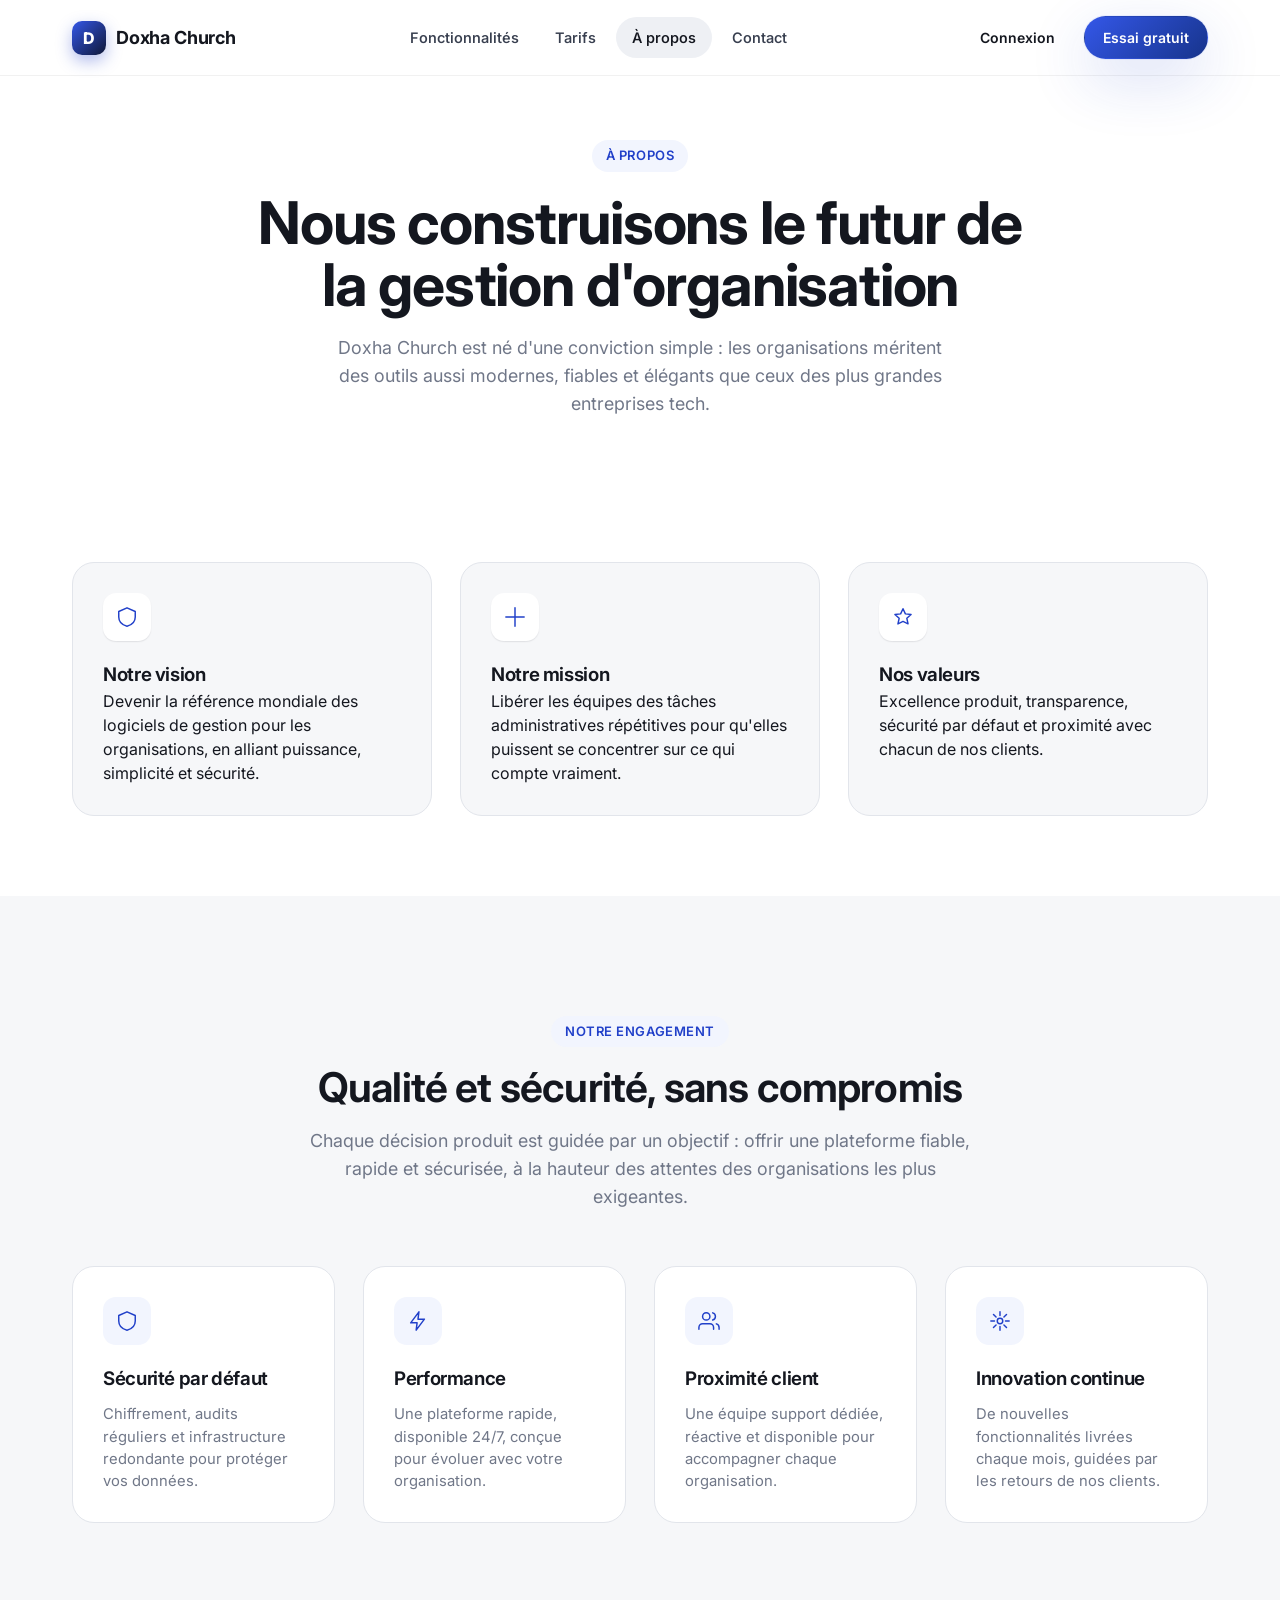
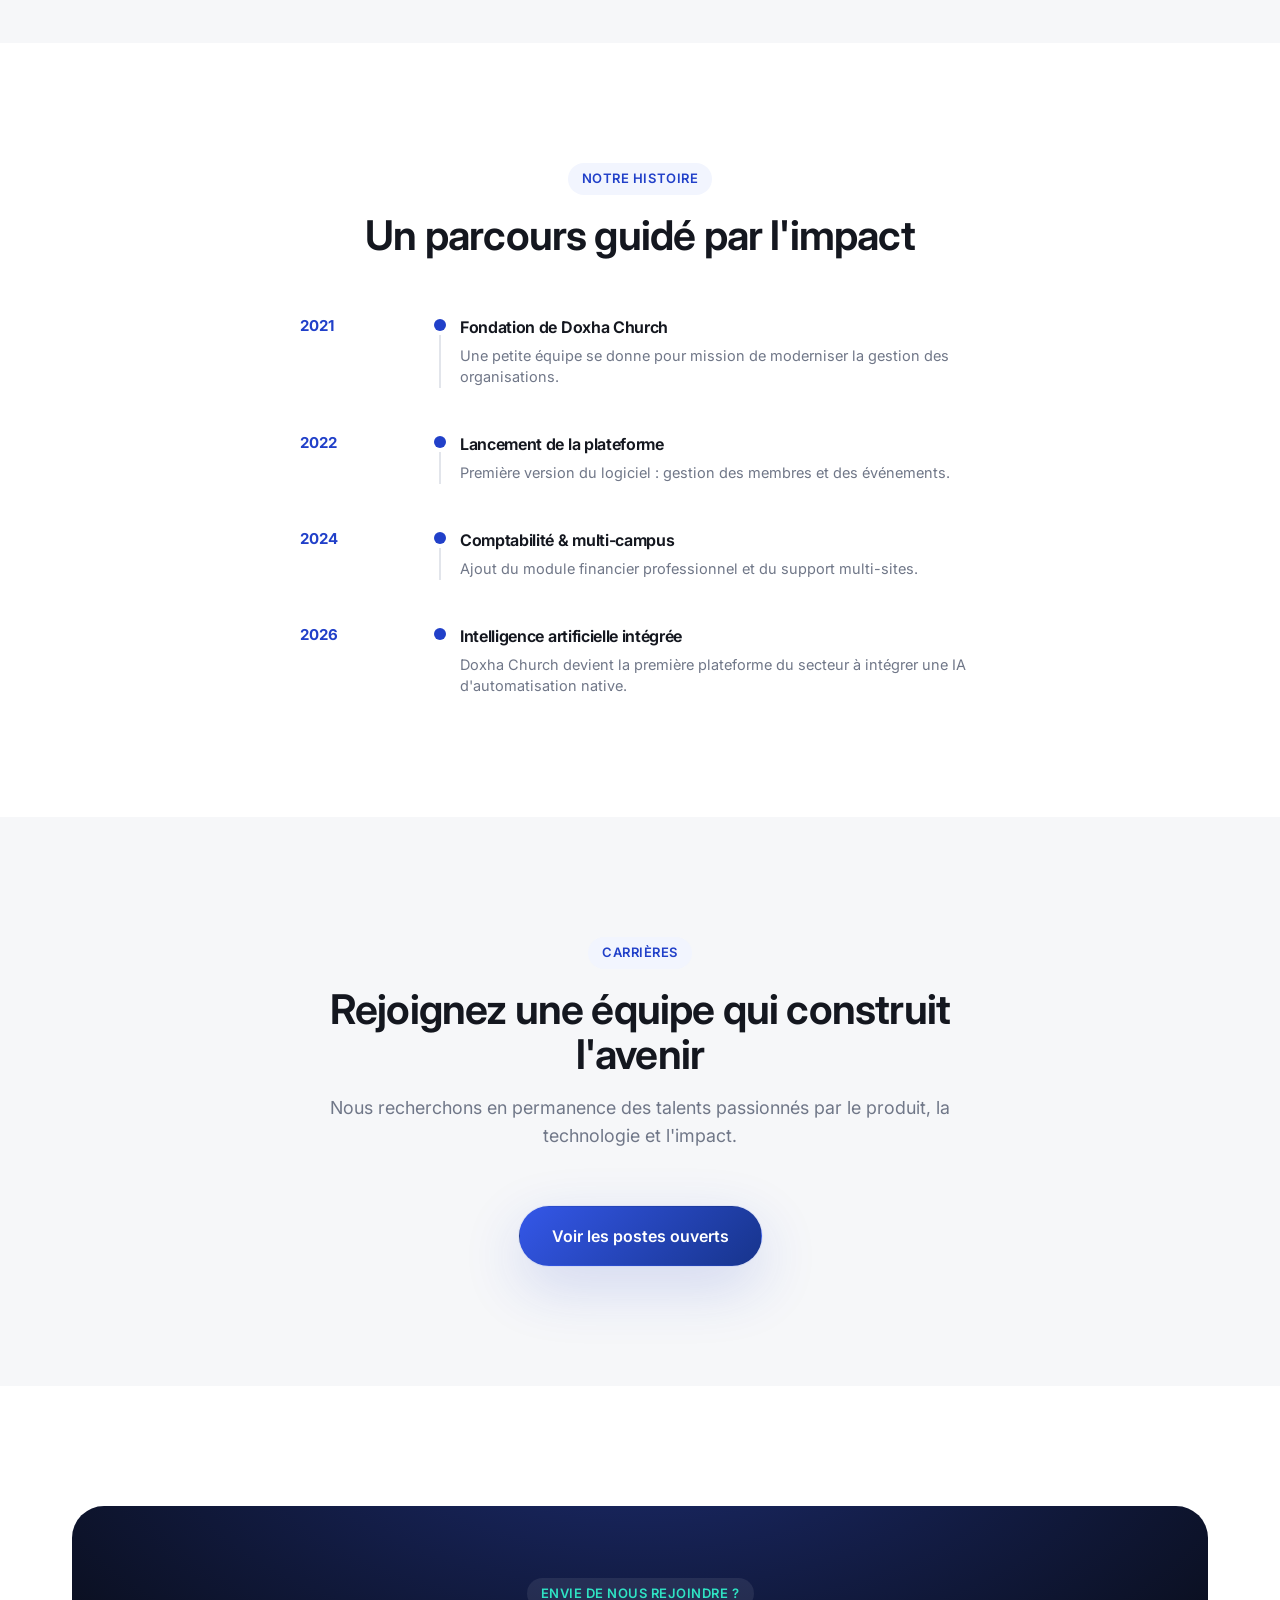
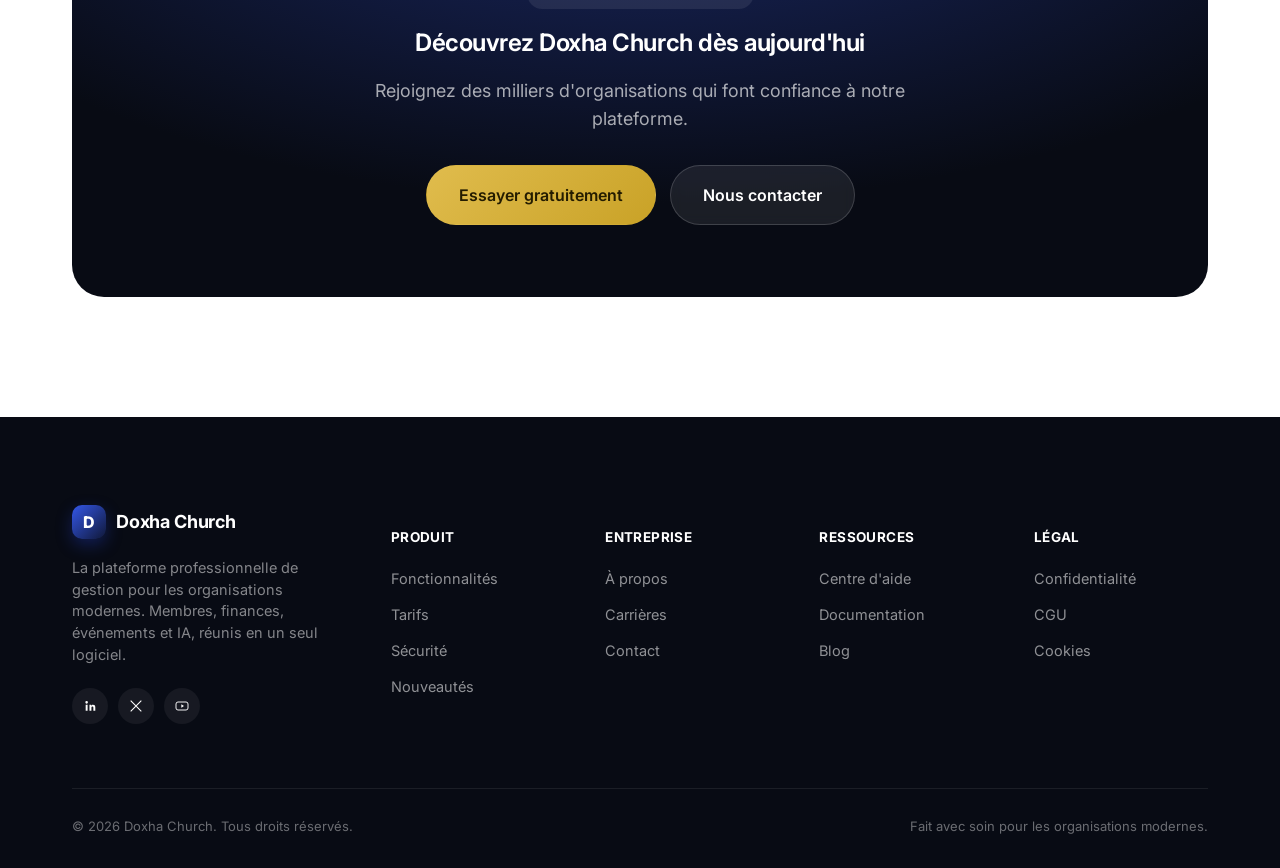
==== a-propos.html @ 9743ae27 "Créer le site vitrine Doxha Church (design premium tech SaaS) Site multi-pages statique (HTML/CSS/JS" ====
<!DOCTYPE html>
<html lang="fr">
<head>
<meta charset="UTF-8">
<meta name="viewport" content="width=device-width, initial-scale=1.0">
<title>À propos — Doxha Church</title>
<meta name="description" content="Doxha Church est une entreprise technologique dédiée à créer le logiciel de gestion le plus moderne et le plus sécurisé pour les organisations.">
<link rel="icon" href="assets/favicon.svg" type="image/svg+xml">
<link rel="preconnect" href="https://fonts.googleapis.com">
<link rel="preconnect" href="https://fonts.gstatic.com" crossorigin>
<link href="https://fonts.googleapis.com/css2?family=Inter:wght@400;500;600;650;700;800&display=swap" rel="stylesheet">
<link rel="stylesheet" href="css/style.css">
</head>
<body>

<nav class="nav">
  <div class="container nav-inner">
    <a href="index.html" class="brand"><span class="brand-mark">D</span>Doxha Church</a>
    <div class="nav-links">
      <a href="fonctionnalites.html">Fonctionnalités</a>
      <a href="tarifs.html">Tarifs</a>
      <a href="a-propos.html" class="active">À propos</a>
      <a href="contact.html">Contact</a>
    </div>
    <div class="nav-actions">
      <a href="connexion.html" class="btn btn-ghost btn-sm">Connexion</a>
      <a href="inscription.html" class="btn btn-primary btn-sm">Essai gratuit</a>
      <button class="nav-toggle" aria-label="Ouvrir le menu" aria-expanded="false">
        <svg width="18" height="14" viewBox="0 0 18 14" fill="none"><path d="M0 1H18M0 7H18M0 13H18" stroke="#14171f" stroke-width="1.6"/></svg>
      </button>
    </div>
  </div>
  <div class="mobile-menu">
    <a href="fonctionnalites.html">Fonctionnalités</a>
    <a href="tarifs.html">Tarifs</a>
    <a href="a-propos.html">À propos</a>
    <a href="contact.html">Contact</a>
    <div class="btn-row">
      <a href="connexion.html" class="btn btn-secondary btn-block">Connexion</a>
      <a href="inscription.html" class="btn btn-primary btn-block">Essai gratuit</a>
    </div>
  </div>
</nav>

<header class="page-hero">
  <div class="container">
    <span class="eyebrow reveal in-view">À propos</span>
    <h1 class="h1 reveal in-view">Nous construisons le futur de la gestion d'organisation</h1>
    <p class="lede reveal in-view">Doxha Church est né d'une conviction simple : les organisations méritent des outils aussi modernes, fiables et élégants que ceux des plus grandes entreprises tech.</p>
  </div>
</header>

<section class="section-pad-sm">
  <div class="container">
    <div class="grid grid-3">
      <div class="value-card reveal">
        <div class="feature-icon"><svg width="22" height="22" viewBox="0 0 24 24" fill="none"><path d="M12 2 3 6v6c0 5 3.8 8.7 9 10 5.2-1.3 9-5 9-10V6l-9-4Z" stroke="currentColor" stroke-width="1.6" stroke-linejoin="round"/></svg></div>
        <h3>Notre vision</h3>
        <p>Devenir la référence mondiale des logiciels de gestion pour les organisations, en alliant puissance, simplicité et sécurité.</p>
      </div>
      <div class="value-card reveal">
        <div class="feature-icon"><svg width="22" height="22" viewBox="0 0 24 24" fill="none"><path d="M12 2v20M2 12h20" stroke="currentColor" stroke-width="1.6" stroke-linecap="round"/></svg></div>
        <h3>Notre mission</h3>
        <p>Libérer les équipes des tâches administratives répétitives pour qu'elles puissent se concentrer sur ce qui compte vraiment.</p>
      </div>
      <div class="value-card reveal">
        <div class="feature-icon"><svg width="22" height="22" viewBox="0 0 24 24" fill="none"><path d="m12 3 2.6 5.6 6.2.6-4.6 4.2 1.3 6.1L12 16.8l-5.5 2.7 1.3-6.1L3.2 9.2l6.2-.6L12 3Z" stroke="currentColor" stroke-width="1.6" stroke-linejoin="round"/></svg></div>
        <h3>Nos valeurs</h3>
        <p>Excellence produit, transparence, sécurité par défaut et proximité avec chacun de nos clients.</p>
      </div>
    </div>
  </div>
</section>

<section class="section-pad bg-alt">
  <div class="container">
    <div class="section-head reveal">
      <span class="eyebrow">Notre engagement</span>
      <h2 class="h2">Qualité et sécurité, sans compromis</h2>
      <p class="lede">Chaque décision produit est guidée par un objectif : offrir une plateforme fiable, rapide et sécurisée, à la hauteur des attentes des organisations les plus exigeantes.</p>
    </div>
    <div class="grid grid-4">
      <div class="feature-card reveal">
        <div class="feature-icon"><svg width="22" height="22" viewBox="0 0 24 24" fill="none"><path d="M12 2 3 6v6c0 5 3.8 8.7 9 10 5.2-1.3 9-5 9-10V6l-9-4Z" stroke="currentColor" stroke-width="1.6" stroke-linejoin="round"/></svg></div>
        <h3>Sécurité par défaut</h3>
        <p>Chiffrement, audits réguliers et infrastructure redondante pour protéger vos données.</p>
      </div>
      <div class="feature-card reveal">
        <div class="feature-icon"><svg width="22" height="22" viewBox="0 0 24 24" fill="none"><path d="M13 2 4 14h7l-1 8 9-12h-7l1-8Z" stroke="currentColor" stroke-width="1.6" stroke-linejoin="round"/></svg></div>
        <h3>Performance</h3>
        <p>Une plateforme rapide, disponible 24/7, conçue pour évoluer avec votre organisation.</p>
      </div>
      <div class="feature-card reveal">
        <div class="feature-icon"><svg width="22" height="22" viewBox="0 0 24 24" fill="none"><path d="M17 21v-2a4 4 0 0 0-4-4H5a4 4 0 0 0-4 4v2M9 11a4 4 0 1 0 0-8 4 4 0 0 0 0 8ZM23 21v-2a4 4 0 0 0-3-3.87M16 3.13a4 4 0 0 1 0 7.75" stroke="currentColor" stroke-width="1.6" stroke-linecap="round"/></svg></div>
        <h3>Proximité client</h3>
        <p>Une équipe support dédiée, réactive et disponible pour accompagner chaque organisation.</p>
      </div>
      <div class="feature-card reveal">
        <div class="feature-icon"><svg width="22" height="22" viewBox="0 0 24 24" fill="none"><path d="M4 4h16v16H4z" opacity="0"/><path d="M12 2v4M12 18v4M4.9 4.9l2.8 2.8M16.3 16.3l2.8 2.8M2 12h4M18 12h4M4.9 19.1l2.8-2.8M16.3 7.7l2.8-2.8" stroke="currentColor" stroke-width="1.6" stroke-linecap="round"/><circle cx="12" cy="12" r="3" stroke="currentColor" stroke-width="1.6"/></svg></div>
        <h3>Innovation continue</h3>
        <p>De nouvelles fonctionnalités livrées chaque mois, guidées par les retours de nos clients.</p>
      </div>
    </div>
  </div>
</section>

<section class="section-pad">
  <div class="container">
    <div class="section-head reveal">
      <span class="eyebrow">Notre histoire</span>
      <h2 class="h2">Un parcours guidé par l'impact</h2>
    </div>
    <div class="timeline reveal" style="max-width:680px; margin:0 auto;">
      <div class="timeline-item">
        <div class="t-year">2021</div>
        <div class="t-line"><div class="t-dot"></div><div class="t-bar"></div></div>
        <div class="t-content"><h4>Fondation de Doxha Church</h4><p>Une petite équipe se donne pour mission de moderniser la gestion des organisations.</p></div>
      </div>
      <div class="timeline-item">
        <div class="t-year">2022</div>
        <div class="t-line"><div class="t-dot"></div><div class="t-bar"></div></div>
        <div class="t-content"><h4>Lancement de la plateforme</h4><p>Première version du logiciel : gestion des membres et des événements.</p></div>
      </div>
      <div class="timeline-item">
        <div class="t-year">2024</div>
        <div class="t-line"><div class="t-dot"></div><div class="t-bar"></div></div>
        <div class="t-content"><h4>Comptabilité & multi-campus</h4><p>Ajout du module financier professionnel et du support multi-sites.</p></div>
      </div>
      <div class="timeline-item">
        <div class="t-year">2026</div>
        <div class="t-line"><div class="t-dot"></div></div>
        <div class="t-content"><h4>Intelligence artificielle intégrée</h4><p>Doxha Church devient la première plateforme du secteur à intégrer une IA d'automatisation native.</p></div>
      </div>
    </div>
  </div>
</section>

<section class="section-pad bg-alt" id="carrieres">
  <div class="container">
    <div class="section-head reveal">
      <span class="eyebrow">Carrières</span>
      <h2 class="h2">Rejoignez une équipe qui construit l'avenir</h2>
      <p class="lede">Nous recherchons en permanence des talents passionnés par le produit, la technologie et l'impact.</p>
    </div>
    <div class="text-center reveal">
      <a href="contact.html" class="btn btn-primary btn-lg">Voir les postes ouverts</a>
    </div>
  </div>
</section>

<section class="section-pad">
  <div class="container">
    <div class="cta-banner reveal">
      <span class="eyebrow" style="background:rgba(255,255,255,0.08); color:var(--teal-400);">Envie de nous rejoindre ?</span>
      <h2 class="mt-16">Découvrez Doxha Church dès aujourd'hui</h2>
      <p class="lede">Rejoignez des milliers d'organisations qui font confiance à notre plateforme.</p>
      <div class="btn-row">
        <a href="inscription.html" class="btn btn-gold btn-lg">Essayer gratuitement</a>
        <a href="contact.html" class="btn btn-on-dark btn-lg">Nous contacter</a>
      </div>
    </div>
  </div>
</section>

<footer class="footer">
  <div class="container">
    <div class="footer-top">
      <div class="footer-about">
        <a href="index.html" class="brand"><span class="brand-mark">D</span>Doxha Church</a>
        <p>La plateforme professionnelle de gestion pour les organisations modernes. Membres, finances, événements et IA, réunis en un seul logiciel.</p>
        <div class="social-icons">
          <a href="#" aria-label="LinkedIn"><svg width="16" height="16" viewBox="0 0 24 24" fill="none"><path d="M6.94 8.5a1.94 1.94 0 1 0 0-3.88 1.94 1.94 0 0 0 0 3.88ZM5.5 10.25h2.9V19h-2.9v-8.75ZM10.9 10.25h2.78v1.2h.04c.39-.72 1.33-1.48 2.75-1.48 2.94 0 3.48 1.9 3.48 4.36V19h-2.9v-4.13c0-.98-.02-2.24-1.36-2.24-1.37 0-1.58 1.06-1.58 2.17V19h-2.9v-8.75Z" fill="white"/></svg></a>
          <a href="#" aria-label="X / Twitter"><svg width="16" height="16" viewBox="0 0 24 24" fill="none"><path d="M4 4l16 16M20 4 4 20" stroke="white" stroke-width="1.6"/></svg></a>
          <a href="#" aria-label="YouTube"><svg width="16" height="16" viewBox="0 0 24 24" fill="none"><rect x="3" y="6" width="18" height="12" rx="3" stroke="white" stroke-width="1.4"/><path d="M11 9.5v5l4-2.5-4-2.5Z" fill="white"/></svg></a>
        </div>
      </div>
      <div class="footer-col">
        <h5>Produit</h5>
        <ul>
          <li><a href="fonctionnalites.html">Fonctionnalités</a></li>
          <li><a href="tarifs.html">Tarifs</a></li>
          <li><a href="fonctionnalites.html#securite">Sécurité</a></li>
          <li><a href="index.html">Nouveautés</a></li>
        </ul>
      </div>
      <div class="footer-col">
        <h5>Entreprise</h5>
        <ul>
          <li><a href="a-propos.html">À propos</a></li>
          <li><a href="a-propos.html#carrieres">Carrières</a></li>
          <li><a href="contact.html">Contact</a></li>
        </ul>
      </div>
      <div class="footer-col">
        <h5>Ressources</h5>
        <ul>
          <li><a href="contact.html">Centre d'aide</a></li>
          <li><a href="#">Documentation</a></li>
          <li><a href="#">Blog</a></li>
        </ul>
      </div>
      <div class="footer-col">
        <h5>Légal</h5>
        <ul>
          <li><a href="#">Confidentialité</a></li>
          <li><a href="#">CGU</a></li>
          <li><a href="#">Cookies</a></li>
        </ul>
      </div>
    </div>
    <div class="footer-bottom">
      <span>© 2026 Doxha Church. Tous droits réservés.</span>
      <span>Fait avec soin pour les organisations modernes.</span>
    </div>
  </div>
</footer>

<script src="js/main.js"></script>
</body>
</html>
---- css/style.css ----
/* =========================================================
   Doxha Church — Design System
   Style: premium / corporate tech (Apple, Stripe, Notion, Sage)
   ========================================================= */

:root {
  /* Neutrals */
  --white: #ffffff;
  --gray-25: #fbfbfd;
  --gray-50: #f6f7f9;
  --gray-100: #eef0f4;
  --gray-200: #e2e5eb;
  --gray-300: #cbd0da;
  --gray-400: #9aa1b1;
  --gray-500: #707788;
  --gray-600: #545c6e;
  --gray-700: #383f4f;
  --gray-800: #232838;
  --gray-900: #14171f;

  /* Brand */
  --navy-900: #080b14;
  --navy-800: #0d1120;
  --navy-700: #131a2e;
  --blue-700: #17348c;
  --blue-600: #2140c9;
  --blue-500: #3457e8;
  --blue-400: #5c7cf2;
  --blue-100: #e9edfd;
  --blue-50: #f2f5fe;
  --gold-500: #c9a227;
  --gold-400: #e0bc4d;
  --teal-400: #2fe3c4;

  /* Semantic */
  --bg: var(--white);
  --bg-alt: var(--gray-50);
  --bg-dark: var(--navy-900);
  --text: var(--gray-900);
  --text-muted: var(--gray-500);
  --text-inverse: var(--white);
  --border: var(--gray-200);
  --accent: var(--blue-600);
  --accent-soft: var(--blue-50);

  /* Radii */
  --r-sm: 8px;
  --r-md: 14px;
  --r-lg: 22px;
  --r-xl: 32px;
  --r-pill: 999px;

  /* Shadows */
  --shadow-sm: 0 1px 2px rgba(10, 14, 26, 0.06), 0 1px 1px rgba(10, 14, 26, 0.04);
  --shadow-md: 0 8px 24px rgba(10, 14, 26, 0.08), 0 2px 6px rgba(10, 14, 26, 0.04);
  --shadow-lg: 0 24px 64px rgba(10, 14, 26, 0.14), 0 8px 20px rgba(10, 14, 26, 0.06);
  --shadow-glow: 0 0 0 1px rgba(52, 87, 232, 0.08), 0 20px 60px rgba(33, 64, 201, 0.18);

  /* Type */
  --font: 'Inter', -apple-system, BlinkMacSystemFont, 'SF Pro Display', 'Segoe UI', Roboto, Helvetica, Arial, sans-serif;

  /* Layout */
  --container: 1200px;
  --nav-h: 76px;
}

/* ---------- Reset ---------- */
*, *::before, *::after { box-sizing: border-box; }
html { scroll-behavior: smooth; }
body {
  margin: 0;
  font-family: var(--font);
  color: var(--text);
  background: var(--bg);
  -webkit-font-smoothing: antialiased;
  -moz-osx-font-smoothing: grayscale;
  line-height: 1.5;
}
img, svg { display: block; max-width: 100%; }
a { color: inherit; text-decoration: none; }
ul { list-style: none; margin: 0; padding: 0; }
button { font-family: inherit; }
h1, h2, h3, h4, p, figure { margin: 0; }

::selection { background: var(--blue-100); color: var(--blue-700); }

/* ---------- Typography ---------- */
h1, h2, h3, h4 { letter-spacing: -0.02em; font-weight: 650; color: var(--text); }
.eyebrow {
  display: inline-flex;
  align-items: center;
  gap: 8px;
  font-size: 13px;
  font-weight: 600;
  letter-spacing: 0.04em;
  text-transform: uppercase;
  color: var(--accent);
  background: var(--accent-soft);
  padding: 6px 14px;
  border-radius: var(--r-pill);
}
.h1 { font-size: clamp(2.4rem, 4.6vw, 4.2rem); line-height: 1.06; font-weight: 700; }
.h2 { font-size: clamp(1.9rem, 3.2vw, 2.7rem); line-height: 1.12; }
.h3 { font-size: clamp(1.3rem, 1.6vw, 1.6rem); line-height: 1.25; }
.lede { font-size: clamp(1.05rem, 1.4vw, 1.25rem); color: var(--text-muted); line-height: 1.55; }
.section-head { max-width: 680px; margin: 0 auto 56px; text-align: center; }
.section-head.left { margin-left: 0; text-align: left; }
.section-head .eyebrow { margin-bottom: 18px; }
.section-head h2 { margin-bottom: 16px; }

/* ---------- Layout helpers ---------- */
.container { max-width: var(--container); margin: 0 auto; padding: 0 32px; }
section { position: relative; }
.section-pad { padding: 120px 0; }
.section-pad-sm { padding: 80px 0; }
.bg-alt { background: var(--bg-alt); }
.bg-dark {
  background: radial-gradient(120% 140% at 20% 0%, #101736 0%, var(--navy-900) 55%, #05070d 100%);
  color: var(--text-inverse);
}
.bg-dark .text-muted { color: rgba(255,255,255,0.6); }
.divider { height: 1px; background: var(--border); border: 0; }

.grid { display: grid; gap: 28px; }
.grid-2 { grid-template-columns: repeat(2, 1fr); }
.grid-3 { grid-template-columns: repeat(3, 1fr); }
.grid-4 { grid-template-columns: repeat(4, 1fr); }

/* ---------- Buttons ---------- */
.btn {
  display: inline-flex;
  align-items: center;
  justify-content: center;
  gap: 8px;
  padding: 14px 26px;
  border-radius: var(--r-pill);
  font-weight: 600;
  font-size: 15px;
  border: 1px solid transparent;
  cursor: pointer;
  transition: transform 0.18s ease, box-shadow 0.18s ease, background 0.18s ease, color 0.18s ease, border-color 0.18s ease;
  white-space: nowrap;
}
.btn:active { transform: translateY(1px) scale(0.99); }
.btn-primary {
  background: linear-gradient(135deg, var(--blue-500), var(--blue-700));
  color: var(--white);
  box-shadow: var(--shadow-glow);
}
.btn-primary:hover { box-shadow: 0 26px 70px rgba(33,64,201,0.28); transform: translateY(-1px); }
.btn-secondary {
  background: var(--white);
  color: var(--text);
  border-color: var(--border);
  box-shadow: var(--shadow-sm);
}
.btn-secondary:hover { border-color: var(--gray-400); transform: translateY(-1px); }
.btn-ghost { background: transparent; color: var(--text); }
.btn-ghost:hover { background: var(--gray-100); }
.btn-on-dark { background: rgba(255,255,255,0.08); color: var(--white); border-color: rgba(255,255,255,0.16); backdrop-filter: blur(6px); }
.btn-on-dark:hover { background: rgba(255,255,255,0.14); }
.btn-gold { background: linear-gradient(135deg, var(--gold-400), var(--gold-500)); color: #241c00; }
.btn-lg { padding: 17px 32px; font-size: 16px; }
.btn-block { width: 100%; }
.btn-sm { padding: 10px 18px; font-size: 14px; }

.btn-row { display: flex; gap: 14px; flex-wrap: wrap; align-items: center; }

/* ---------- Nav ---------- */
.nav {
  position: fixed;
  top: 0; left: 0; right: 0;
  z-index: 100;
  height: var(--nav-h);
  display: flex;
  align-items: center;
  background: rgba(255,255,255,0.72);
  backdrop-filter: blur(16px) saturate(160%);
  -webkit-backdrop-filter: blur(16px) saturate(160%);
  border-bottom: 1px solid rgba(20,23,31,0.06);
  transition: background 0.2s ease, border-color 0.2s ease;
}
.nav-inner { display: flex; align-items: center; justify-content: space-between; width: 100%; }
.brand { display: flex; align-items: center; gap: 10px; font-weight: 700; font-size: 18px; letter-spacing: -0.01em; }
.brand-mark {
  width: 34px; height: 34px; border-radius: 10px;
  background: linear-gradient(135deg, var(--blue-500), var(--navy-900) 120%);
  display: flex; align-items: center; justify-content: center;
  color: var(--white); font-weight: 800; font-size: 16px;
  box-shadow: 0 6px 16px rgba(33,64,201,0.35);
}
.nav-links { display: flex; align-items: center; gap: 4px; }
.nav-links a {
  padding: 10px 16px;
  border-radius: var(--r-pill);
  font-size: 14.5px;
  font-weight: 550;
  color: var(--gray-700);
  transition: background 0.15s ease, color 0.15s ease;
}
.nav-links a:hover, .nav-links a.active { background: var(--gray-100); color: var(--text); }
.nav-actions { display: flex; align-items: center; gap: 10px; }
.nav-toggle { display: none; }
.mobile-menu { display: none; }

@media (max-width: 920px) {
  .nav-links { display: none; }
  .nav-toggle {
    display: flex; align-items: center; justify-content: center;
    width: 40px; height: 40px; border-radius: 10px; border: 1px solid var(--border);
    background: var(--white); cursor: pointer;
  }
  .nav-actions .btn-ghost { display: none; }
  .mobile-menu {
    position: fixed; inset: var(--nav-h) 0 0 0; z-index: 99;
    background: var(--white); padding: 24px 24px 40px;
    display: none; flex-direction: column; gap: 6px; overflow-y: auto;
  }
  .mobile-menu.open { display: flex; }
  .mobile-menu a {
    padding: 16px 6px; font-size: 17px; font-weight: 600;
    border-bottom: 1px solid var(--border); color: var(--text);
  }
  .mobile-menu .btn-row { margin-top: 20px; flex-direction: column; }
}

/* ---------- Hero ---------- */
.hero {
  padding: calc(var(--nav-h) + 76px) 0 60px;
  overflow: hidden;
  position: relative;
}
.hero::before {
  content: "";
  position: absolute;
  top: -220px; left: 50%;
  width: 1100px; height: 700px;
  transform: translateX(-50%);
  background:
    radial-gradient(circle at 30% 30%, rgba(52,87,232,0.16), transparent 60%),
    radial-gradient(circle at 70% 20%, rgba(201,162,39,0.12), transparent 55%);
  filter: blur(10px);
  pointer-events: none;
}
.hero-content { text-align: center; max-width: 780px; margin: 0 auto; }
.hero-content .h1 { margin: 22px 0 20px; }
.hero-content .btn-row { justify-content: center; margin-top: 32px; }
.hero-note { margin-top: 20px; font-size: 13.5px; color: var(--text-muted); }

/* ---------- Mockup (product visual, CSS-built) ---------- */
.mockup-stage {
  position: relative;
  margin: 80px auto 0;
  max-width: 980px;
  perspective: 1600px;
}
.mockup-window {
  background: var(--navy-900);
  border-radius: var(--r-xl);
  padding: 14px;
  box-shadow: var(--shadow-lg);
  transform: rotateX(4deg);
  transform-style: preserve-3d;
  border: 1px solid rgba(255,255,255,0.06);
}
.mockup-bar { display: flex; gap: 7px; padding: 6px 10px 16px; }
.mockup-dot { width: 10px; height: 10px; border-radius: 50%; background: rgba(255,255,255,0.14); }
.mockup-screen {
  background: linear-gradient(160deg, #0c1226, #060810);
  border-radius: var(--r-lg);
  padding: 22px;
  display: grid;
  grid-template-columns: 190px 1fr;
  gap: 20px;
  min-height: 420px;
}
.mockup-side { display: flex; flex-direction: column; gap: 8px; }
.mockup-pill { height: 12px; border-radius: 6px; background: rgba(255,255,255,0.08); }
.mockup-pill.short { width: 60%; }
.mockup-pill.active { background: linear-gradient(90deg, var(--blue-500), var(--teal-400)); height: 34px; border-radius: 10px; }
.mockup-main { display: flex; flex-direction: column; gap: 16px; }
.mockup-row { display: grid; grid-template-columns: repeat(3, 1fr); gap: 14px; }
.mockup-card {
  background: rgba(255,255,255,0.045);
  border: 1px solid rgba(255,255,255,0.06);
  border-radius: 14px;
  padding: 16px;
}
.mockup-card .num { font-size: 22px; font-weight: 700; color: var(--white); }
.mockup-card .lbl { font-size: 11.5px; color: rgba(255,255,255,0.45); margin-top: 4px; }
.mockup-chart {
  flex: 1;
  border-radius: 14px;
  background: rgba(255,255,255,0.035);
  border: 1px solid rgba(255,255,255,0.06);
  display: flex; align-items: flex-end; gap: 8px; padding: 20px;
}
.mockup-chart span {
  flex: 1;
  border-radius: 6px 6px 0 0;
  background: linear-gradient(180deg, var(--teal-400), var(--blue-500));
  opacity: 0.85;
}
.float-card {
  position: absolute;
  background: var(--white);
  border-radius: var(--r-md);
  box-shadow: var(--shadow-lg);
  padding: 14px 18px;
  display: flex; align-items: center; gap: 12px;
  font-size: 13.5px;
  font-weight: 600;
  animation: floaty 5s ease-in-out infinite;
}
.float-card .dot-ico {
  width: 34px; height: 34px; border-radius: 10px;
  display: flex; align-items: center; justify-content: center;
  font-size: 16px;
}
.float-card.c1 { top: -6%; left: -6%; animation-delay: 0.2s; }
.float-card.c1 .dot-ico { background: var(--blue-100); }
.float-card.c2 { bottom: -8%; right: -4%; animation-delay: 1s; }
.float-card.c2 .dot-ico { background: #fff3d6; }
@keyframes floaty {
  0%, 100% { transform: translateY(0); }
  50% { transform: translateY(-10px); }
}
@media (max-width: 720px) {
  .mockup-screen { grid-template-columns: 1fr; }
  .mockup-side { display: none; }
  .float-card { display: none; }
}

/* ---------- Logo strip ---------- */
.logo-strip { padding: 48px 0; }
.logo-strip p { text-align: center; font-size: 13px; color: var(--text-muted); letter-spacing: 0.04em; text-transform: uppercase; margin-bottom: 28px; }
.logo-row { display: flex; justify-content: center; align-items: center; gap: 56px; flex-wrap: wrap; opacity: 0.55; }
.logo-row span { font-weight: 700; font-size: 19px; color: var(--gray-500); letter-spacing: -0.02em; }

/* ---------- Feature cards ---------- */
.feature-card {
  background: var(--white);
  border: 1px solid var(--border);
  border-radius: var(--r-lg);
  padding: 30px;
  transition: transform 0.2s ease, box-shadow 0.2s ease, border-color 0.2s ease;
}
.feature-card:hover { transform: translateY(-4px); box-shadow: var(--shadow-md); border-color: transparent; }
.feature-icon {
  width: 48px; height: 48px; border-radius: 13px;
  display: flex; align-items: center; justify-content: center;
  margin-bottom: 20px;
  background: var(--accent-soft);
  color: var(--accent);
}
.feature-card h3 { margin-bottom: 10px; }
.feature-card p { color: var(--text-muted); font-size: 14.8px; }
.feature-card .tag {
  display: inline-block; margin-top: 16px; font-size: 12px; font-weight: 700;
  color: var(--gold-500); letter-spacing: 0.03em; text-transform: uppercase;
}

/* ---------- Big feature rows (Notion-style alternating) ---------- */
.feature-row { display: grid; grid-template-columns: 1fr 1fr; gap: 72px; align-items: center; }
.feature-row.reverse .feature-row-media { order: 2; }
.feature-row-media {
  background: var(--bg-alt);
  border-radius: var(--r-xl);
  padding: 32px;
  min-height: 340px;
  display: flex; align-items: center; justify-content: center;
  position: relative;
  overflow: hidden;
  border: 1px solid var(--border);
}
.feature-row-media .glow {
  position: absolute; width: 260px; height: 260px; border-radius: 50%;
  background: radial-gradient(circle, rgba(52,87,232,0.18), transparent 70%);
  filter: blur(10px);
}
.feature-list { margin-top: 22px; display: flex; flex-direction: column; gap: 14px; }
.feature-list li { display: flex; gap: 12px; align-items: flex-start; font-size: 15px; color: var(--gray-700); }
.feature-list .ico-check {
  flex-shrink: 0; width: 22px; height: 22px; border-radius: 50%;
  background: var(--accent-soft); color: var(--accent);
  display: flex; align-items: center; justify-content: center; margin-top: 1px;
}
@media (max-width: 860px) {
  .feature-row, .feature-row.reverse .feature-row-media { grid-template-columns: 1fr; order: initial; }
  .feature-row { grid-template-columns: 1fr; }
}

/* ---------- Stats ---------- */
.stat-item { text-align: center; }
.stat-item .num { font-size: clamp(2rem, 3.4vw, 3rem); font-weight: 700; letter-spacing: -0.02em; }
.stat-item .lbl { color: var(--text-muted); font-size: 14px; margin-top: 6px; }

/* ---------- Pricing ---------- */
.billing-toggle {
  display: flex; align-items: center; justify-content: center; gap: 14px;
  margin: 0 auto 52px;
}
.switch {
  width: 52px; height: 30px; border-radius: var(--r-pill); background: var(--gray-200);
  position: relative; cursor: pointer; border: none; flex-shrink: 0;
}
.switch::after {
  content: ""; position: absolute; top: 3px; left: 3px; width: 24px; height: 24px; border-radius: 50%;
  background: var(--white); box-shadow: var(--shadow-sm); transition: transform 0.2s ease;
}
.switch.on { background: var(--accent); }
.switch.on::after { transform: translateX(22px); }
.save-badge { font-size: 12px; font-weight: 700; color: var(--gold-500); background: #fdf3da; padding: 4px 10px; border-radius: var(--r-pill); }

.pricing-grid { display: grid; grid-template-columns: repeat(3, 1fr); gap: 24px; align-items: stretch; }
.price-card {
  background: var(--white);
  border: 1px solid var(--border);
  border-radius: var(--r-xl);
  padding: 36px 30px;
  display: flex; flex-direction: column;
  position: relative;
  transition: transform 0.2s ease, box-shadow 0.2s ease;
}
.price-card:hover { transform: translateY(-4px); }
.price-card.featured {
  background: linear-gradient(180deg, var(--navy-800), var(--navy-900));
  color: var(--white);
  border-color: transparent;
  box-shadow: var(--shadow-glow);
}
.price-card.featured .plan-desc, .price-card.featured .price-period { color: rgba(255,255,255,0.62); }
.price-card.featured .feature-list li { color: rgba(255,255,255,0.85); }
.price-card.featured .ico-check { background: rgba(255,255,255,0.1); color: var(--teal-400); }
.badge-pop {
  position: absolute; top: -14px; left: 50%; transform: translateX(-50%);
  background: linear-gradient(135deg, var(--gold-400), var(--gold-500));
  color: #241c00; font-size: 12px; font-weight: 800; letter-spacing: 0.03em;
  padding: 6px 16px; border-radius: var(--r-pill); text-transform: uppercase;
  box-shadow: var(--shadow-md);
}
.plan-name { font-size: 15px; font-weight: 700; text-transform: uppercase; letter-spacing: 0.04em; color: var(--accent); }
.price-card.featured .plan-name { color: var(--teal-400); }
.plan-desc { margin-top: 8px; color: var(--text-muted); font-size: 14.5px; min-height: 42px; }
.price-value { display: flex; align-items: baseline; gap: 6px; margin: 22px 0 4px; }
.price-value .amount { font-size: 42px; font-weight: 700; letter-spacing: -0.02em; }
.price-period { font-size: 14px; color: var(--text-muted); }
.price-card .btn { margin-top: 24px; }
.price-card .feature-list { border-top: 1px solid var(--border); padding-top: 22px; margin-top: 26px; }
.price-card.featured .feature-list { border-color: rgba(255,255,255,0.12); }

.compare-table-wrap { overflow-x: auto; margin-top: 96px; }
.compare-table { width: 100%; border-collapse: collapse; min-width: 720px; }
.compare-table th, .compare-table td { padding: 16px 20px; text-align: center; border-bottom: 1px solid var(--border); font-size: 14.5px; }
.compare-table th:first-child, .compare-table td:first-child { text-align: left; color: var(--gray-700); font-weight: 500; }
.compare-table thead th { font-weight: 700; font-size: 15px; padding-bottom: 20px; }
.compare-table .yes { color: var(--accent); font-weight: 700; }
.compare-table .no { color: var(--gray-300); }

/* ---------- FAQ ---------- */
.faq-item { border-bottom: 1px solid var(--border); }
.faq-q {
  width: 100%; text-align: left; background: none; border: none; cursor: pointer;
  padding: 24px 0; display: flex; align-items: center; justify-content: space-between;
  font-size: 16.5px; font-weight: 600; color: var(--text);
}
.faq-q .plus { font-size: 20px; color: var(--accent); transition: transform 0.2s ease; flex-shrink: 0; margin-left: 20px; }
.faq-item.open .faq-q .plus { transform: rotate(45deg); }
.faq-a { max-height: 0; overflow: hidden; transition: max-height 0.25s ease; }
.faq-item.open .faq-a { max-height: 240px; }
.faq-a p { padding: 0 0 24px; color: var(--text-muted); font-size: 15px; max-width: 760px; }

/* ---------- CTA banner ---------- */
.cta-banner {
  border-radius: var(--r-xl);
  padding: 72px 56px;
  text-align: center;
  position: relative;
  overflow: hidden;
  background: radial-gradient(120% 160% at 50% -20%, #1b2a6b 0%, var(--navy-900) 60%);
  color: var(--white);
}
.cta-banner h2 { color: var(--white); }
.cta-banner .lede { color: rgba(255,255,255,0.65); max-width: 560px; margin: 16px auto 0; }
.cta-banner .btn-row { justify-content: center; margin-top: 32px; }

/* ---------- Cards: values / team ---------- */
.value-card {
  padding: 30px; border-radius: var(--r-lg); background: var(--bg-alt); border: 1px solid var(--border);
}
.value-card .feature-icon { background: var(--white); box-shadow: var(--shadow-sm); }

.team-card { text-align: center; }
.team-avatar {
  width: 96px; height: 96px; border-radius: 50%; margin: 0 auto 16px;
  background: linear-gradient(135deg, var(--blue-400), var(--navy-800));
  display: flex; align-items: center; justify-content: center;
  color: var(--white); font-weight: 700; font-size: 26px;
}
.team-card h4 { font-size: 16px; margin-bottom: 3px; }
.team-card .role { color: var(--text-muted); font-size: 13.5px; }

/* ---------- Timeline ---------- */
.timeline { display: flex; flex-direction: column; gap: 0; }
.timeline-item { display: grid; grid-template-columns: 120px 24px 1fr; gap: 8px; padding-bottom: 44px; position: relative; }
.timeline-item:last-child { padding-bottom: 0; }
.timeline-item .t-year { font-weight: 700; color: var(--accent); font-size: 15px; }
.timeline-item .t-line { display: flex; flex-direction: column; align-items: center; }
.timeline-item .t-dot { width: 12px; height: 12px; border-radius: 50%; background: var(--accent); margin-top: 4px; flex-shrink: 0; }
.timeline-item .t-bar { flex: 1; width: 2px; background: var(--border); margin-top: 4px; }
.timeline-item:last-child .t-bar { display: none; }
.timeline-item .t-content h4 { margin-bottom: 6px; }
.timeline-item .t-content p { color: var(--text-muted); font-size: 14.5px; }

/* ---------- Contact ---------- */
.contact-grid { display: grid; grid-template-columns: 1.1fr 0.9fr; gap: 60px; }
.contact-info-card {
  display: flex; gap: 16px; padding: 22px; border-radius: var(--r-md);
  background: var(--bg-alt); border: 1px solid var(--border); margin-bottom: 16px;
}
.contact-info-card h4 { margin-bottom: 4px; }
.contact-info-card p, .contact-info-card a { color: var(--text-muted); font-size: 14.5px; }
.contact-info-card a:hover { color: var(--accent); }

.form-field { margin-bottom: 20px; }
.form-field label { display: block; font-size: 13.5px; font-weight: 600; margin-bottom: 8px; color: var(--gray-700); }
.form-field input, .form-field textarea, .form-field select {
  width: 100%; padding: 13px 16px; border-radius: var(--r-sm); border: 1px solid var(--border);
  font-family: inherit; font-size: 14.5px; background: var(--white); color: var(--text);
  transition: border-color 0.15s ease, box-shadow 0.15s ease;
}
.form-field input:focus, .form-field textarea:focus, .form-field select:focus {
  outline: none; border-color: var(--accent); box-shadow: 0 0 0 4px var(--blue-100);
}
.form-field textarea { resize: vertical; min-height: 130px; }
.form-row-2 { display: grid; grid-template-columns: 1fr 1fr; gap: 16px; }
.form-card { background: var(--white); border: 1px solid var(--border); border-radius: var(--r-xl); padding: 40px; box-shadow: var(--shadow-md); }

/* ---------- Auth pages ---------- */
.auth-wrap {
  min-height: 100vh;
  display: grid;
  grid-template-columns: 1fr 1fr;
}
.auth-panel {
  display: flex; align-items: center; justify-content: center;
  padding: 60px 40px;
}
.auth-card { width: 100%; max-width: 400px; }
.auth-card .brand { margin-bottom: 40px; }
.auth-card h1 { font-size: 28px; margin-bottom: 8px; }
.auth-card .lede { font-size: 15px; margin-bottom: 32px; }
.auth-side {
  position: relative;
  background: radial-gradient(120% 140% at 30% 10%, #16204a 0%, var(--navy-900) 60%, #05070d 100%);
  display: flex; align-items: center; justify-content: center; padding: 60px;
  color: var(--white); overflow: hidden;
}
.auth-side blockquote { font-size: 22px; font-weight: 600; line-height: 1.4; max-width: 440px; letter-spacing: -0.01em; }
.auth-side .quote-by { margin-top: 24px; font-size: 14px; color: rgba(255,255,255,0.6); }
.auth-divider { display: flex; align-items: center; gap: 14px; margin: 26px 0; color: var(--text-muted); font-size: 13px; }
.auth-divider::before, .auth-divider::after { content: ""; flex: 1; height: 1px; background: var(--border); }
.social-btn {
  display: flex; align-items: center; justify-content: center; gap: 10px; width: 100%;
  padding: 12px; border-radius: var(--r-sm); border: 1px solid var(--border); background: var(--white);
  font-weight: 600; font-size: 14px; cursor: pointer; margin-bottom: 10px;
}
.social-btn:hover { background: var(--gray-50); }
.form-foot { margin-top: 24px; text-align: center; font-size: 14px; color: var(--text-muted); }
.form-foot a { color: var(--accent); font-weight: 600; }
.check-row { display: flex; align-items: center; gap: 10px; font-size: 13.5px; color: var(--text-muted); margin: 4px 0 24px; }
@media (max-width: 900px) {
  .auth-wrap { grid-template-columns: 1fr; }
  .auth-side { display: none; }
}

/* ---------- Footer ---------- */
.footer { background: var(--navy-900); color: rgba(255,255,255,0.7); padding: 88px 0 32px; }
.footer-top { display: grid; grid-template-columns: 1.6fr repeat(4, 1fr); gap: 40px; padding-bottom: 64px; }
.footer .brand { color: var(--white); }
.footer-about p { margin: 18px 0 22px; font-size: 14.5px; color: rgba(255,255,255,0.5); max-width: 280px; }
.footer-col h5 { color: var(--white); font-size: 13.5px; letter-spacing: 0.03em; text-transform: uppercase; margin-bottom: 18px; }
.footer-col ul { display: flex; flex-direction: column; gap: 12px; }
.footer-col a { font-size: 14.5px; color: rgba(255,255,255,0.55); transition: color 0.15s ease; }
.footer-col a:hover { color: var(--white); }
.footer-bottom {
  display: flex; align-items: center; justify-content: space-between; flex-wrap: wrap; gap: 16px;
  padding-top: 28px; border-top: 1px solid rgba(255,255,255,0.08);
  font-size: 13px; color: rgba(255,255,255,0.4);
}
.social-icons { display: flex; gap: 10px; }
.social-icons a {
  width: 36px; height: 36px; border-radius: 50%; background: rgba(255,255,255,0.06);
  display: flex; align-items: center; justify-content: center; transition: background 0.15s ease;
}
.social-icons a:hover { background: rgba(255,255,255,0.14); }
@media (max-width: 900px) {
  .footer-top { grid-template-columns: repeat(2, 1fr); }
}

/* ---------- Reveal animation ---------- */
.reveal { opacity: 0; transform: translateY(24px); transition: opacity 0.6s ease, transform 0.6s ease; }
.reveal.in-view { opacity: 1; transform: translateY(0); }

/* ---------- Misc ---------- */
.text-center { text-align: center; }
.mt-8 { margin-top: 8px; } .mt-16 { margin-top: 16px; } .mt-24 { margin-top: 24px; } .mt-40 { margin-top: 40px; } .mt-56 { margin-top: 56px; }
.pill-badge {
  display: inline-flex; align-items: center; gap: 8px; padding: 8px 16px; border-radius: var(--r-pill);
  background: var(--white); border: 1px solid var(--border); box-shadow: var(--shadow-sm);
  font-size: 13px; font-weight: 600;
}
.page-hero { padding: calc(var(--nav-h) + 64px) 0 64px; text-align: center; }
.page-hero .h1 { max-width: 780px; margin: 20px auto 0; }
.page-hero .lede { max-width: 620px; margin: 18px auto 0; }

@media (max-width: 980px) {
  .grid-3, .pricing-grid { grid-template-columns: 1fr; }
  .grid-4 { grid-template-columns: repeat(2, 1fr); }
  .grid-2 { grid-template-columns: 1fr; }
  .compare-table-wrap { display: none; }
  .contact-grid { grid-template-columns: 1fr; }
}
@media (max-width: 640px) {
  .container { padding: 0 20px; }
  .section-pad { padding: 80px 0; }
  .grid-4 { grid-template-columns: 1fr; }
  .form-row-2 { grid-template-columns: 1fr; }
  .cta-banner { padding: 48px 24px; }
}
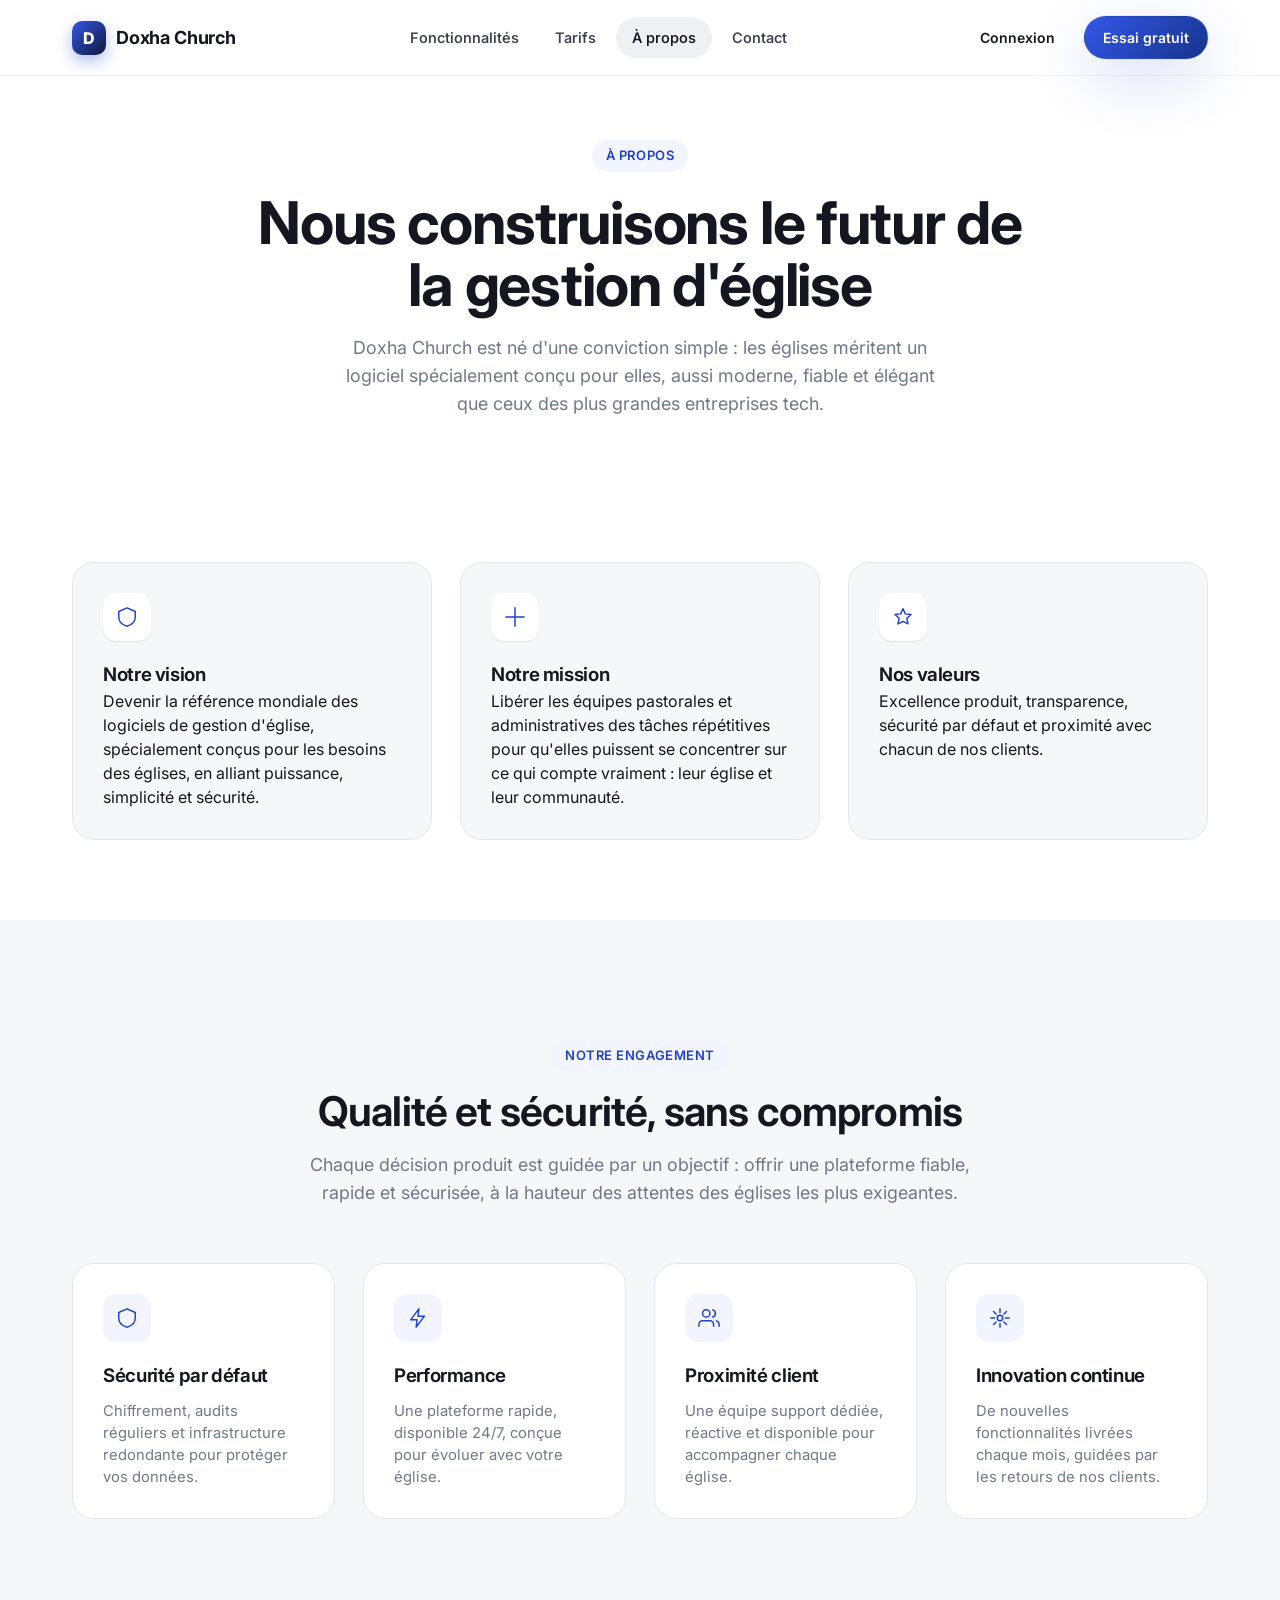
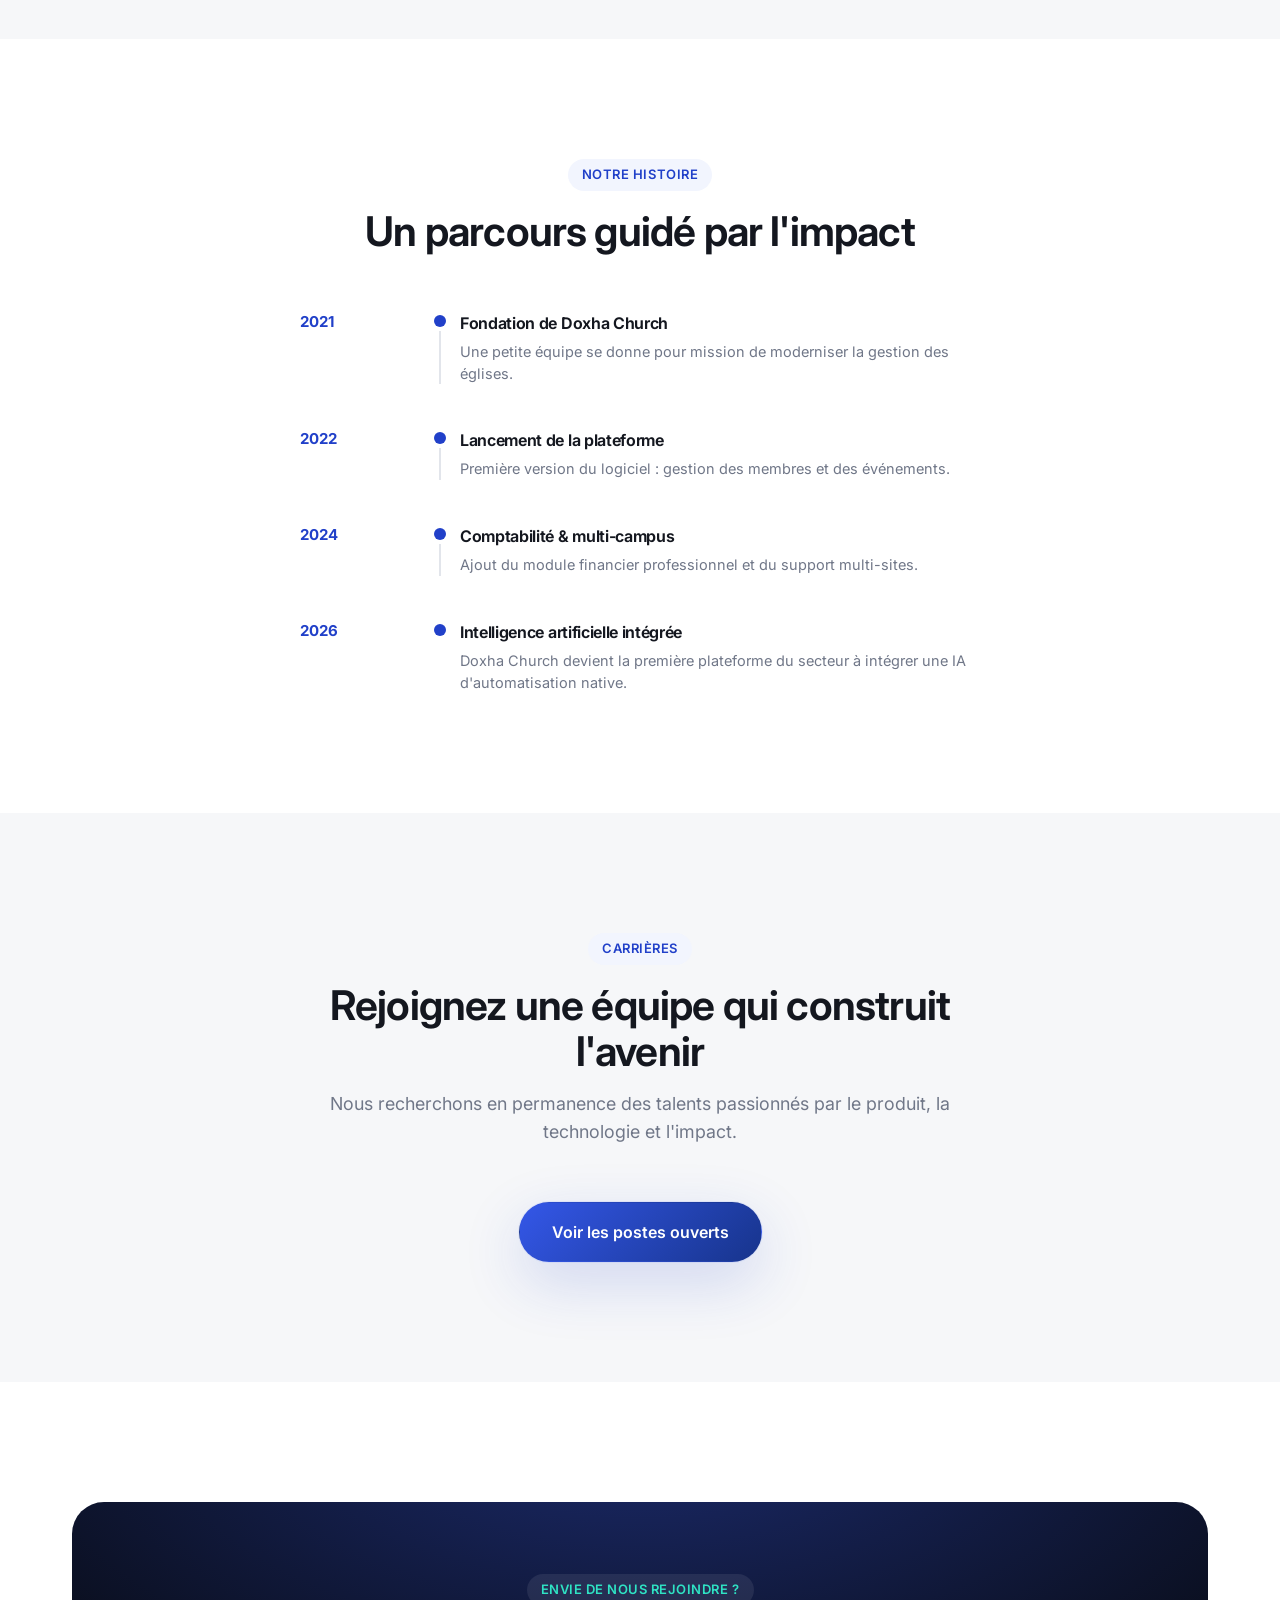
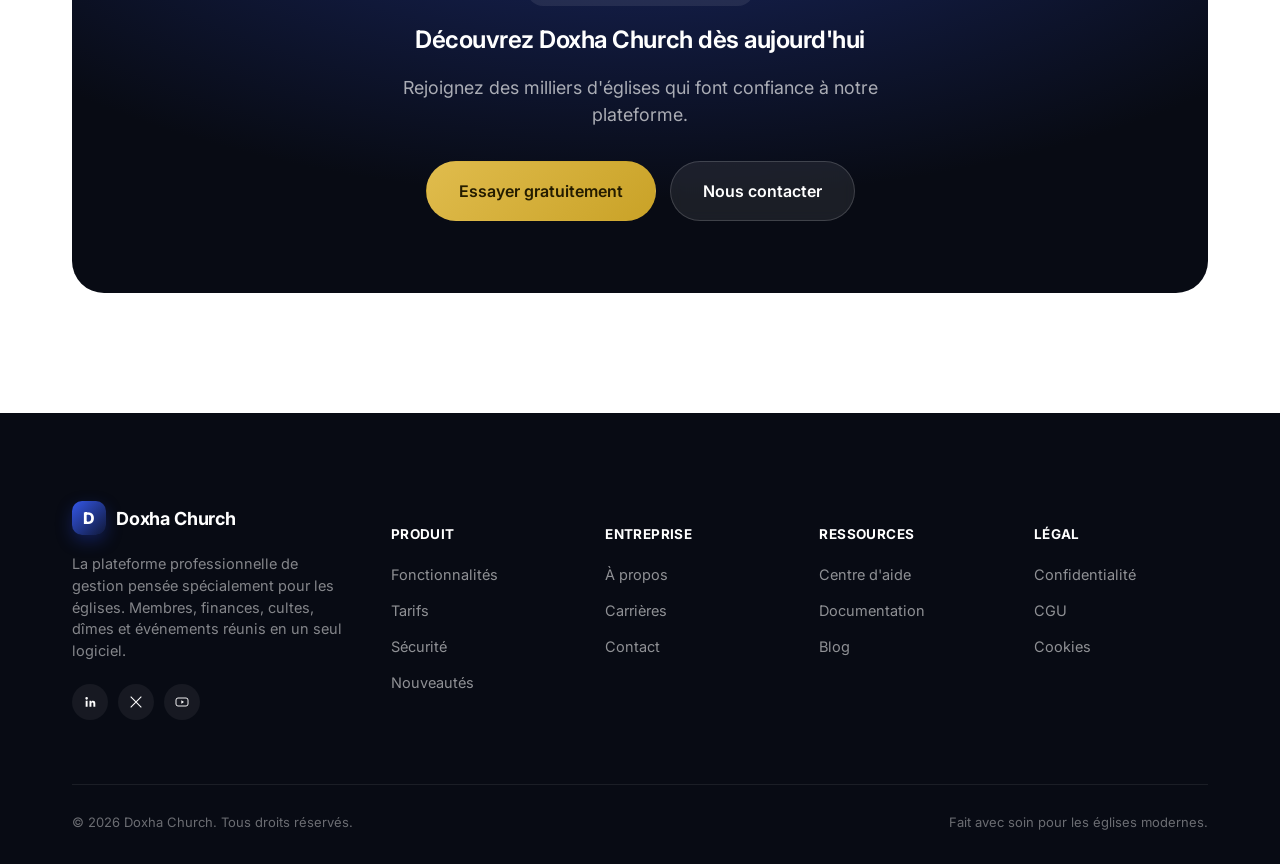
==== commit 1748da8c: "Positionner le site clairement comme logiciel de gestion d'église Remplace les mentions génériques "" ====
--- a/a-propos.html
+++ b/a-propos.html
@@ -4,7 +4,7 @@
 <meta charset="UTF-8">
 <meta name="viewport" content="width=device-width, initial-scale=1.0">
 <title>À propos — Doxha Church</title>
-<meta name="description" content="Doxha Church est une entreprise technologique dédiée à créer le logiciel de gestion le plus moderne et le plus sécurisé pour les organisations.">
+<meta name="description" content="Doxha Church est une entreprise technologique dédiée à créer le logiciel de gestion d'église le plus moderne et le plus sécurisé, spécialement conçu pour les besoins des églises.">
 <link rel="icon" href="assets/favicon.svg" type="image/svg+xml">
 <link rel="preconnect" href="https://fonts.googleapis.com">
 <link rel="preconnect" href="https://fonts.gstatic.com" crossorigin>
@@ -45,8 +45,8 @@
 <header class="page-hero">
   <div class="container">
     <span class="eyebrow reveal in-view">À propos</span>
-    <h1 class="h1 reveal in-view">Nous construisons le futur de la gestion d'organisation</h1>
-    <p class="lede reveal in-view">Doxha Church est né d'une conviction simple : les organisations méritent des outils aussi modernes, fiables et élégants que ceux des plus grandes entreprises tech.</p>
+    <h1 class="h1 reveal in-view">Nous construisons le futur de la gestion d'église</h1>
+    <p class="lede reveal in-view">Doxha Church est né d'une conviction simple : les églises méritent un logiciel spécialement conçu pour elles, aussi moderne, fiable et élégant que ceux des plus grandes entreprises tech.</p>
   </div>
 </header>
 
@@ -56,12 +56,12 @@
       <div class="value-card reveal">
         <div class="feature-icon"><svg width="22" height="22" viewBox="0 0 24 24" fill="none"><path d="M12 2 3 6v6c0 5 3.8 8.7 9 10 5.2-1.3 9-5 9-10V6l-9-4Z" stroke="currentColor" stroke-width="1.6" stroke-linejoin="round"/></svg></div>
         <h3>Notre vision</h3>
-        <p>Devenir la référence mondiale des logiciels de gestion pour les organisations, en alliant puissance, simplicité et sécurité.</p>
+        <p>Devenir la référence mondiale des logiciels de gestion d'église, spécialement conçus pour les besoins des églises, en alliant puissance, simplicité et sécurité.</p>
       </div>
       <div class="value-card reveal">
         <div class="feature-icon"><svg width="22" height="22" viewBox="0 0 24 24" fill="none"><path d="M12 2v20M2 12h20" stroke="currentColor" stroke-width="1.6" stroke-linecap="round"/></svg></div>
         <h3>Notre mission</h3>
-        <p>Libérer les équipes des tâches administratives répétitives pour qu'elles puissent se concentrer sur ce qui compte vraiment.</p>
+        <p>Libérer les équipes pastorales et administratives des tâches répétitives pour qu'elles puissent se concentrer sur ce qui compte vraiment : leur église et leur communauté.</p>
       </div>
       <div class="value-card reveal">
         <div class="feature-icon"><svg width="22" height="22" viewBox="0 0 24 24" fill="none"><path d="m12 3 2.6 5.6 6.2.6-4.6 4.2 1.3 6.1L12 16.8l-5.5 2.7 1.3-6.1L3.2 9.2l6.2-.6L12 3Z" stroke="currentColor" stroke-width="1.6" stroke-linejoin="round"/></svg></div>
@@ -77,7 +77,7 @@
     <div class="section-head reveal">
       <span class="eyebrow">Notre engagement</span>
       <h2 class="h2">Qualité et sécurité, sans compromis</h2>
-      <p class="lede">Chaque décision produit est guidée par un objectif : offrir une plateforme fiable, rapide et sécurisée, à la hauteur des attentes des organisations les plus exigeantes.</p>
+      <p class="lede">Chaque décision produit est guidée par un objectif : offrir une plateforme fiable, rapide et sécurisée, à la hauteur des attentes des églises les plus exigeantes.</p>
     </div>
     <div class="grid grid-4">
       <div class="feature-card reveal">
@@ -88,12 +88,12 @@
       <div class="feature-card reveal">
         <div class="feature-icon"><svg width="22" height="22" viewBox="0 0 24 24" fill="none"><path d="M13 2 4 14h7l-1 8 9-12h-7l1-8Z" stroke="currentColor" stroke-width="1.6" stroke-linejoin="round"/></svg></div>
         <h3>Performance</h3>
-        <p>Une plateforme rapide, disponible 24/7, conçue pour évoluer avec votre organisation.</p>
+        <p>Une plateforme rapide, disponible 24/7, conçue pour évoluer avec votre église.</p>
       </div>
       <div class="feature-card reveal">
         <div class="feature-icon"><svg width="22" height="22" viewBox="0 0 24 24" fill="none"><path d="M17 21v-2a4 4 0 0 0-4-4H5a4 4 0 0 0-4 4v2M9 11a4 4 0 1 0 0-8 4 4 0 0 0 0 8ZM23 21v-2a4 4 0 0 0-3-3.87M16 3.13a4 4 0 0 1 0 7.75" stroke="currentColor" stroke-width="1.6" stroke-linecap="round"/></svg></div>
         <h3>Proximité client</h3>
-        <p>Une équipe support dédiée, réactive et disponible pour accompagner chaque organisation.</p>
+        <p>Une équipe support dédiée, réactive et disponible pour accompagner chaque église.</p>
       </div>
       <div class="feature-card reveal">
         <div class="feature-icon"><svg width="22" height="22" viewBox="0 0 24 24" fill="none"><path d="M4 4h16v16H4z" opacity="0"/><path d="M12 2v4M12 18v4M4.9 4.9l2.8 2.8M16.3 16.3l2.8 2.8M2 12h4M18 12h4M4.9 19.1l2.8-2.8M16.3 7.7l2.8-2.8" stroke="currentColor" stroke-width="1.6" stroke-linecap="round"/><circle cx="12" cy="12" r="3" stroke="currentColor" stroke-width="1.6"/></svg></div>
@@ -114,7 +114,7 @@
       <div class="timeline-item">
         <div class="t-year">2021</div>
         <div class="t-line"><div class="t-dot"></div><div class="t-bar"></div></div>
-        <div class="t-content"><h4>Fondation de Doxha Church</h4><p>Une petite équipe se donne pour mission de moderniser la gestion des organisations.</p></div>
+        <div class="t-content"><h4>Fondation de Doxha Church</h4><p>Une petite équipe se donne pour mission de moderniser la gestion des églises.</p></div>
       </div>
       <div class="timeline-item">
         <div class="t-year">2022</div>
@@ -153,7 +153,7 @@
     <div class="cta-banner reveal">
       <span class="eyebrow" style="background:rgba(255,255,255,0.08); color:var(--teal-400);">Envie de nous rejoindre ?</span>
       <h2 class="mt-16">Découvrez Doxha Church dès aujourd'hui</h2>
-      <p class="lede">Rejoignez des milliers d'organisations qui font confiance à notre plateforme.</p>
+      <p class="lede">Rejoignez des milliers d'églises qui font confiance à notre plateforme.</p>
       <div class="btn-row">
         <a href="inscription.html" class="btn btn-gold btn-lg">Essayer gratuitement</a>
         <a href="contact.html" class="btn btn-on-dark btn-lg">Nous contacter</a>
@@ -167,7 +167,7 @@
     <div class="footer-top">
       <div class="footer-about">
         <a href="index.html" class="brand"><span class="brand-mark">D</span>Doxha Church</a>
-        <p>La plateforme professionnelle de gestion pour les organisations modernes. Membres, finances, événements et IA, réunis en un seul logiciel.</p>
+        <p>La plateforme professionnelle de gestion pensée spécialement pour les églises. Membres, finances, cultes, dîmes et événements réunis en un seul logiciel.</p>
         <div class="social-icons">
           <a href="#" aria-label="LinkedIn"><svg width="16" height="16" viewBox="0 0 24 24" fill="none"><path d="M6.94 8.5a1.94 1.94 0 1 0 0-3.88 1.94 1.94 0 0 0 0 3.88ZM5.5 10.25h2.9V19h-2.9v-8.75ZM10.9 10.25h2.78v1.2h.04c.39-.72 1.33-1.48 2.75-1.48 2.94 0 3.48 1.9 3.48 4.36V19h-2.9v-4.13c0-.98-.02-2.24-1.36-2.24-1.37 0-1.58 1.06-1.58 2.17V19h-2.9v-8.75Z" fill="white"/></svg></a>
           <a href="#" aria-label="X / Twitter"><svg width="16" height="16" viewBox="0 0 24 24" fill="none"><path d="M4 4l16 16M20 4 4 20" stroke="white" stroke-width="1.6"/></svg></a>
@@ -210,7 +210,7 @@
     </div>
     <div class="footer-bottom">
       <span>© 2026 Doxha Church. Tous droits réservés.</span>
-      <span>Fait avec soin pour les organisations modernes.</span>
+      <span>Fait avec soin pour les églises modernes.</span>
     </div>
   </div>
 </footer>
--- a/css/style.css
+++ b/css/style.css
@@ -598,6 +598,101 @@
   .footer-top { grid-template-columns: repeat(2, 1fr); }
 }
 
+/* ---------- Cinematic chapters (Apple-style full-bleed sections) ---------- */
+.chapter {
+  min-height: 88vh;
+  display: flex;
+  align-items: center;
+  padding: 120px 0;
+  position: relative;
+  overflow: hidden;
+}
+.chapter-dark { background: radial-gradient(120% 140% at 50% 0%, #121a3d 0%, var(--navy-900) 55%, #05070d 100%); color: var(--white); }
+.chapter-light { background: var(--white); }
+.chapter-inner { text-align: center; max-width: 920px; margin: 0 auto; position: relative; z-index: 1; }
+.chapter-eyebrow { color: var(--teal-400); }
+.chapter-dark .chapter-eyebrow { background: rgba(255,255,255,0.08); color: var(--teal-400); }
+.chapter-light .chapter-eyebrow { background: var(--accent-soft); color: var(--accent); }
+.chapter-title {
+  font-size: clamp(2.6rem, 6vw, 5.2rem);
+  line-height: 1.02;
+  font-weight: 750;
+  letter-spacing: -0.03em;
+  margin: 22px 0 20px;
+  text-wrap: balance;
+}
+.chapter-dark .chapter-title { color: var(--white); }
+.chapter-sub { font-size: clamp(1.05rem, 1.6vw, 1.35rem); max-width: 620px; margin: 0 auto; color: var(--text-muted); }
+.chapter-dark .chapter-sub { color: rgba(255,255,255,0.62); }
+
+.chapter-specs {
+  display: grid;
+  grid-template-columns: repeat(3, 1fr);
+  gap: 1px;
+  margin-top: 72px;
+  background: rgba(20,23,31,0.08);
+  border-radius: var(--r-lg);
+  overflow: hidden;
+}
+.chapter-dark .chapter-specs { background: rgba(255,255,255,0.08); }
+.chapter-spec {
+  background: var(--bg-alt);
+  padding: 40px 28px;
+  text-align: left;
+}
+.chapter-dark .chapter-spec { background: #0c1126; }
+.chapter-spec .spec-num {
+  font-size: clamp(2rem, 3.4vw, 2.8rem);
+  font-weight: 750;
+  letter-spacing: -0.03em;
+  background: linear-gradient(135deg, var(--blue-400), var(--teal-400));
+  -webkit-background-clip: text;
+  background-clip: text;
+  color: transparent;
+}
+.chapter-spec .spec-lbl { margin-top: 8px; font-size: 14.5px; color: var(--text-muted); }
+.chapter-dark .chapter-spec .spec-lbl { color: rgba(255,255,255,0.55); }
+@media (max-width: 760px) {
+  .chapter-specs { grid-template-columns: 1fr; }
+}
+
+.chapter-badges { display: flex; justify-content: center; gap: 14px; flex-wrap: wrap; margin-top: 56px; }
+.chapter-badge {
+  display: flex; align-items: center; gap: 10px;
+  background: var(--white); border: 1px solid var(--border); box-shadow: var(--shadow-md);
+  padding: 14px 22px; border-radius: var(--r-pill); font-weight: 650; font-size: 14.5px;
+}
+.chapter-badge .ico { width: 26px; height: 26px; border-radius: 50%; background: var(--accent-soft); color: var(--accent); display: flex; align-items: center; justify-content: center; flex-shrink: 0; }
+
+.campus-grid { display: grid; grid-template-columns: repeat(4, 1fr); gap: 16px; margin-top: 64px; max-width: 780px; margin-left: auto; margin-right: auto; }
+.campus-tile {
+  aspect-ratio: 1; border-radius: 16px; background: rgba(255,255,255,0.05); border: 1px solid rgba(255,255,255,0.1);
+  display: flex; align-items: center; justify-content: center; font-weight: 700; font-size: 13px; color: rgba(255,255,255,0.55);
+  transition: background 0.2s ease, color 0.2s ease;
+}
+.campus-tile.live { background: linear-gradient(135deg, var(--blue-500), var(--teal-400)); color: var(--navy-900); border-color: transparent; }
+.chapter-light .campus-tile { background: var(--bg-alt); border-color: var(--border); color: var(--gray-500); }
+@media (max-width: 640px) { .campus-grid { grid-template-columns: repeat(3, 1fr); } }
+
+.chapter-glow { position: absolute; border-radius: 50%; filter: blur(60px); pointer-events: none; z-index: 0; }
+
+/* ---------- Cinematic hero ---------- */
+.hero-cinematic {
+  min-height: 92vh;
+  display: flex;
+  flex-direction: column;
+  justify-content: center;
+  padding-top: calc(var(--nav-h) + 40px);
+  padding-bottom: 40px;
+}
+.hero-scroll-cue {
+  position: absolute; bottom: 28px; left: 50%; transform: translateX(-50%);
+  display: flex; flex-direction: column; align-items: center; gap: 8px;
+  font-size: 12px; color: var(--text-muted); letter-spacing: 0.04em; text-transform: uppercase;
+  animation: bob 2.2s ease-in-out infinite;
+}
+@keyframes bob { 0%,100% { transform: translate(-50%, 0); } 50% { transform: translate(-50%, 8px); } }
+
 /* ---------- Reveal animation ---------- */
 .reveal { opacity: 0; transform: translateY(24px); transition: opacity 0.6s ease, transform 0.6s ease; }
 .reveal.in-view { opacity: 1; transform: translateY(0); }
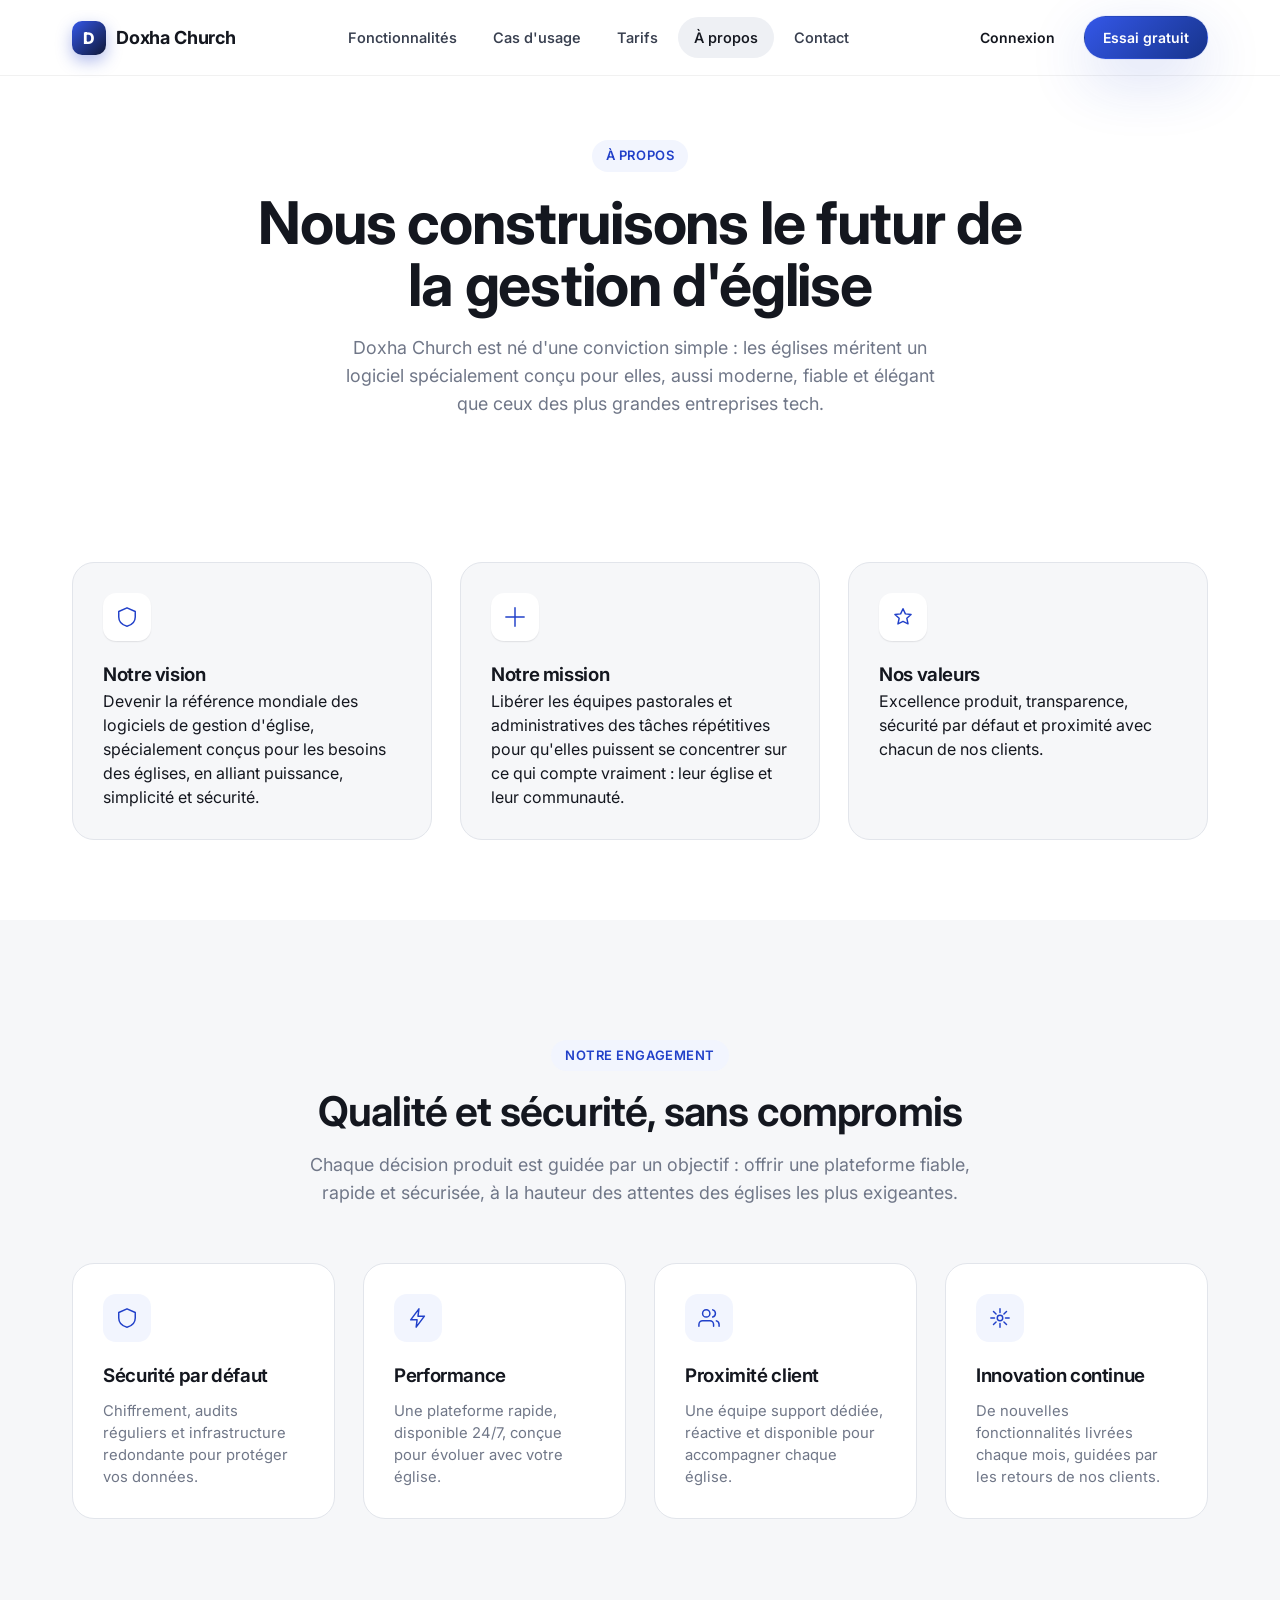
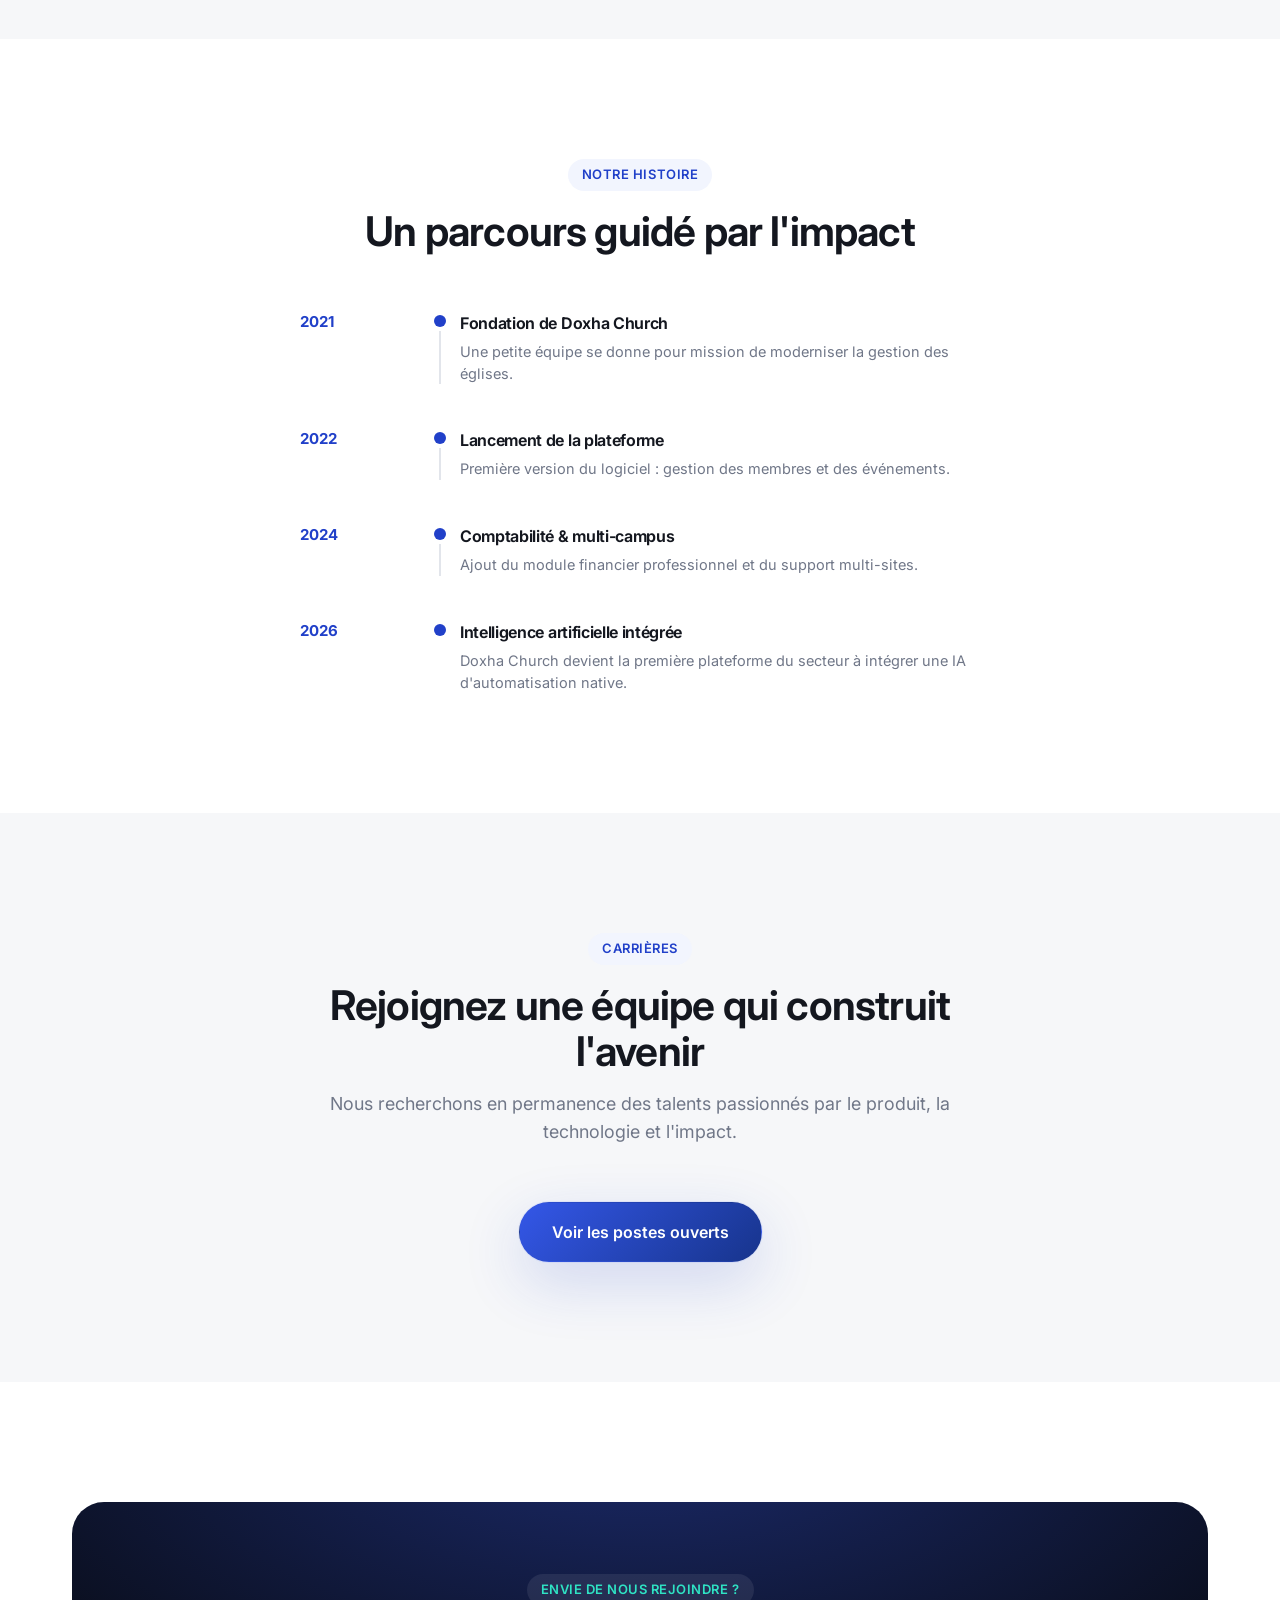
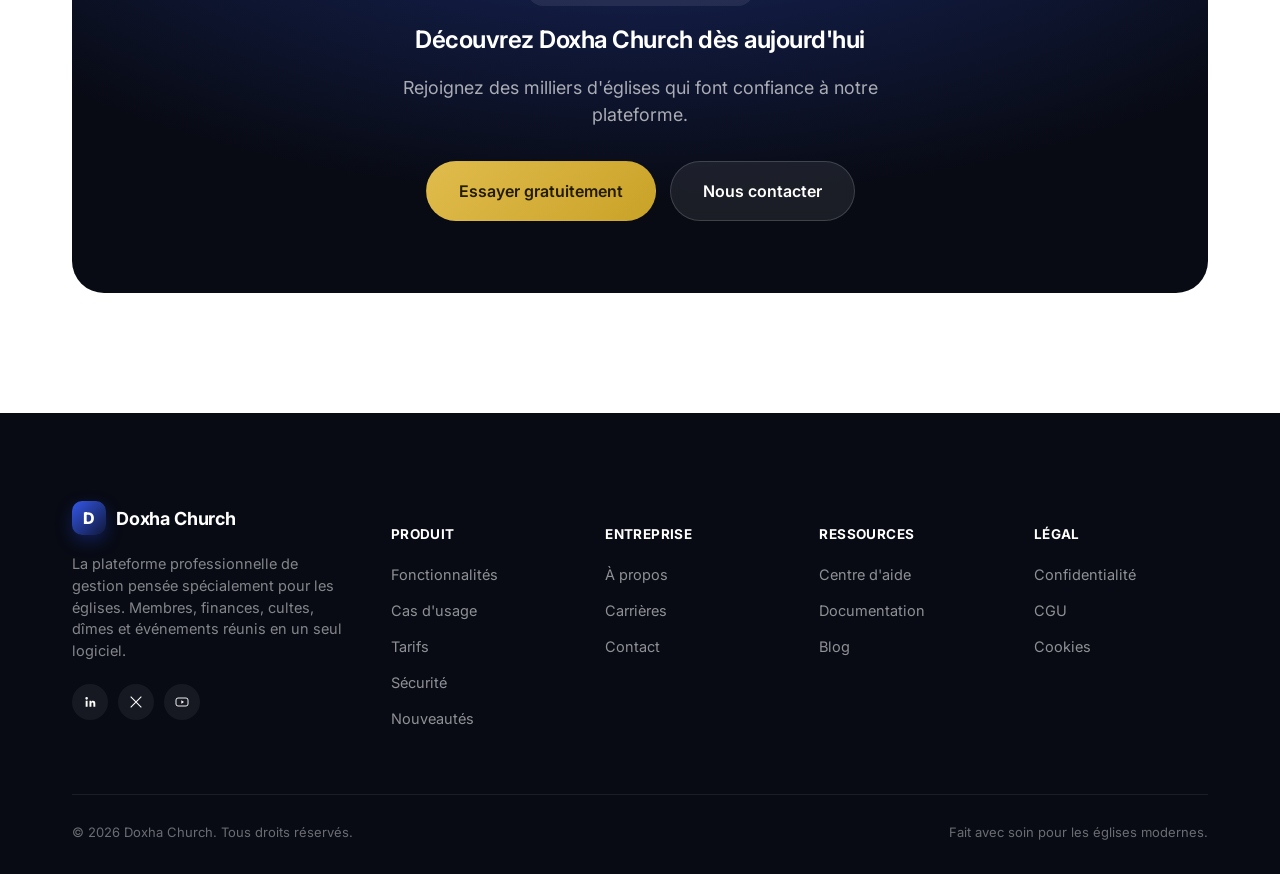
==== commit 13994d30: "Ajouter une page Cas d'usage et une vitrine multi-appareils - Nouvelle page cas-usage.html : 27 cas " ====
--- a/a-propos.html
+++ b/a-propos.html
@@ -18,6 +18,7 @@
     <a href="index.html" class="brand"><span class="brand-mark">D</span>Doxha Church</a>
     <div class="nav-links">
       <a href="fonctionnalites.html">Fonctionnalités</a>
+      <a href="cas-usage.html">Cas d'usage</a>
       <a href="tarifs.html">Tarifs</a>
       <a href="a-propos.html" class="active">À propos</a>
       <a href="contact.html">Contact</a>
@@ -32,6 +33,7 @@
   </div>
   <div class="mobile-menu">
     <a href="fonctionnalites.html">Fonctionnalités</a>
+    <a href="cas-usage.html">Cas d'usage</a>
     <a href="tarifs.html">Tarifs</a>
     <a href="a-propos.html">À propos</a>
     <a href="contact.html">Contact</a>
@@ -178,6 +180,7 @@
         <h5>Produit</h5>
         <ul>
           <li><a href="fonctionnalites.html">Fonctionnalités</a></li>
+          <li><a href="cas-usage.html">Cas d'usage</a></li>
           <li><a href="tarifs.html">Tarifs</a></li>
           <li><a href="fonctionnalites.html#securite">Sécurité</a></li>
           <li><a href="index.html">Nouveautés</a></li>
--- a/css/style.css
+++ b/css/style.css
@@ -119,6 +119,7 @@
   color: var(--text-inverse);
 }
 .bg-dark .text-muted { color: rgba(255,255,255,0.6); }
+.bg-dark h1, .bg-dark h2, .bg-dark h3, .bg-dark h4 { color: var(--white); }
 .divider { height: 1px; background: var(--border); border: 0; }
 
 .grid { display: grid; gap: 28px; }
@@ -242,29 +243,58 @@
   filter: blur(10px);
   pointer-events: none;
 }
-.hero-content { text-align: center; max-width: 780px; margin: 0 auto; }
+.hero-content { text-align: center; max-width: 780px; margin: 0 auto; position: relative; z-index: 1; }
 .hero-content .h1 { margin: 22px 0 20px; }
 .hero-content .btn-row { justify-content: center; margin-top: 32px; }
 .hero-note { margin-top: 20px; font-size: 13.5px; color: var(--text-muted); }
 
+/* ---------- Decorative gradient blobs ---------- */
+.blob-field { position: absolute; inset: 0; overflow: hidden; pointer-events: none; z-index: 0; }
+.blob {
+  position: absolute;
+  border-radius: 50%;
+  filter: blur(70px);
+  opacity: 0.5;
+}
+.blob-blue { background: radial-gradient(circle, rgba(52,87,232,0.55), transparent 70%); }
+.blob-teal { background: radial-gradient(circle, rgba(47,227,196,0.45), transparent 70%); }
+.blob-gold { background: radial-gradient(circle, rgba(201,162,39,0.4), transparent 70%); }
+
 /* ---------- Mockup (product visual, CSS-built) ---------- */
 .mockup-stage {
   position: relative;
   margin: 80px auto 0;
   max-width: 980px;
-  perspective: 1600px;
+  perspective: 1800px;
+  z-index: 1;
 }
 .mockup-window {
   background: var(--navy-900);
   border-radius: var(--r-xl);
   padding: 14px;
-  box-shadow: var(--shadow-lg);
-  transform: rotateX(4deg);
+  box-shadow: 0 40px 100px rgba(10,15,35,0.35), 0 12px 30px rgba(10,15,35,0.22);
+  transform: rotateX(7deg) rotateY(-2deg);
   transform-style: preserve-3d;
-  border: 1px solid rgba(255,255,255,0.06);
-}
-.mockup-bar { display: flex; gap: 7px; padding: 6px 10px 16px; }
+  border: 1px solid rgba(255,255,255,0.08);
+}
+.mockup-bar {
+  display: flex; align-items: center; gap: 12px;
+  padding: 8px 10px 16px;
+}
+.mockup-dots { display: flex; gap: 7px; flex-shrink: 0; }
 .mockup-dot { width: 10px; height: 10px; border-radius: 50%; background: rgba(255,255,255,0.14); }
+.mockup-url {
+  flex: 1;
+  max-width: 260px;
+  margin: 0 auto;
+  background: rgba(255,255,255,0.06);
+  border-radius: var(--r-pill);
+  padding: 5px 14px;
+  font-size: 11.5px;
+  color: rgba(255,255,255,0.4);
+  text-align: center;
+  letter-spacing: 0.01em;
+}
 .mockup-screen {
   background: linear-gradient(160deg, #0c1226, #060810);
   border-radius: var(--r-lg);
@@ -329,6 +359,110 @@
   .mockup-screen { grid-template-columns: 1fr; }
   .mockup-side { display: none; }
   .float-card { display: none; }
+}
+
+/* ---------- Multi-device showcase (desktop / tablet / mobile) ---------- */
+.device-stack {
+  position: relative;
+  max-width: 880px;
+  margin: 0 auto;
+  padding: 40px 0 80px;
+}
+.device-laptop {
+  position: relative;
+  z-index: 1;
+  max-width: 640px;
+  margin: 0 auto;
+  background: var(--navy-900);
+  border-radius: 18px 18px 4px 4px;
+  padding: 10px;
+  box-shadow: 0 40px 90px rgba(10,15,35,0.32);
+  border: 1px solid rgba(255,255,255,0.08);
+}
+.device-laptop::after {
+  content: "";
+  display: block;
+  height: 14px;
+  margin: 0 -10px -10px;
+  background: linear-gradient(180deg, #1a2036, #0a0d18);
+  border-radius: 0 0 8px 8px;
+  position: relative;
+}
+.device-laptop::before {
+  content: "";
+  position: absolute;
+  left: 50%; bottom: -18px; transform: translateX(-50%);
+  width: 26%; height: 6px;
+  background: #05070d;
+  border-radius: 0 0 6px 6px;
+}
+.device-laptop .mockup-screen { min-height: 300px; }
+
+.device-tablet {
+  position: absolute;
+  z-index: 0;
+  top: 6%;
+  left: -2%;
+  width: 220px;
+  background: var(--navy-900);
+  border-radius: 20px;
+  padding: 12px 10px;
+  box-shadow: 0 30px 60px rgba(10,15,35,0.28);
+  border: 1px solid rgba(255,255,255,0.08);
+  transform: rotate(-9deg);
+}
+.device-tablet .d-screen {
+  background: linear-gradient(165deg, #0c1226, #060810);
+  border-radius: 10px;
+  padding: 12px;
+  display: flex; flex-direction: column; gap: 8px;
+  min-height: 280px;
+}
+
+.device-phone {
+  position: absolute;
+  z-index: 2;
+  bottom: -8%;
+  right: -2%;
+  width: 148px;
+  background: var(--navy-900);
+  border-radius: 26px;
+  padding: 10px 8px;
+  box-shadow: 0 30px 70px rgba(10,15,35,0.38);
+  border: 1px solid rgba(255,255,255,0.1);
+  transform: rotate(7deg);
+}
+.device-phone .d-notch {
+  width: 46%; height: 16px; margin: 0 auto 8px;
+  background: #05070d; border-radius: 0 0 12px 12px;
+}
+.device-phone .d-screen {
+  background: linear-gradient(165deg, #0c1226, #060810);
+  border-radius: 16px;
+  padding: 12px 10px;
+  display: flex; flex-direction: column; gap: 8px;
+  min-height: 260px;
+}
+
+.d-screen .d-card {
+  background: rgba(255,255,255,0.05);
+  border: 1px solid rgba(255,255,255,0.07);
+  border-radius: 10px;
+  padding: 10px;
+}
+.d-screen .d-card .num { font-size: 15px; font-weight: 700; color: var(--white); }
+.d-screen .d-card .lbl { font-size: 9.5px; color: rgba(255,255,255,0.45); margin-top: 2px; }
+.d-screen .d-pill { height: 8px; border-radius: 4px; background: rgba(255,255,255,0.08); }
+.d-screen .d-pill.active { background: linear-gradient(90deg, var(--blue-500), var(--teal-400)); height: 22px; border-radius: 7px; }
+.d-screen .d-chart { flex: 1; display: flex; align-items: flex-end; gap: 4px; }
+.d-screen .d-chart span { flex: 1; border-radius: 3px 3px 0 0; background: linear-gradient(180deg, var(--teal-400), var(--blue-500)); opacity: 0.85; }
+
+.device-badges { display: flex; justify-content: center; gap: 12px; flex-wrap: wrap; margin-top: 28px; }
+
+@media (max-width: 760px) {
+  .device-tablet { display: none; }
+  .device-phone { width: 120px; right: 2%; bottom: -6%; }
+  .device-laptop { max-width: 92%; }
 }
 
 /* ---------- Logo strip ---------- */
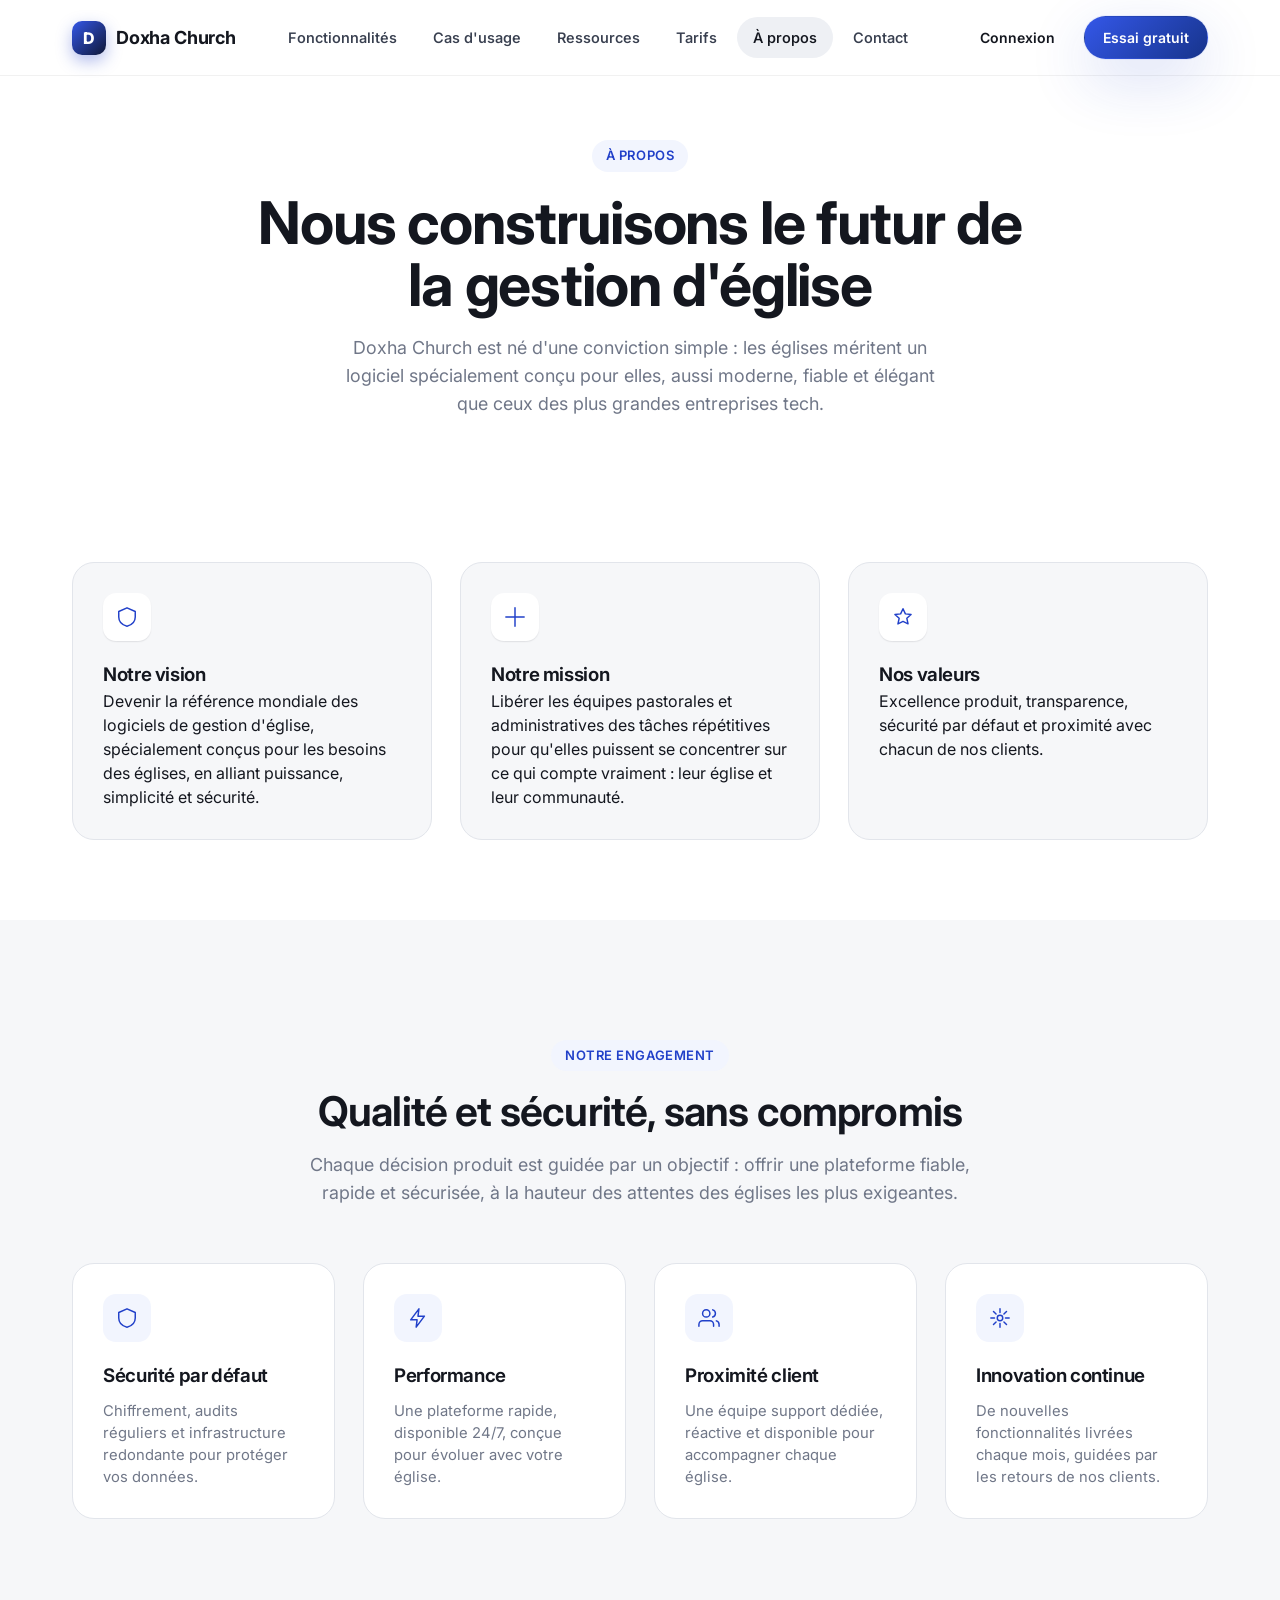
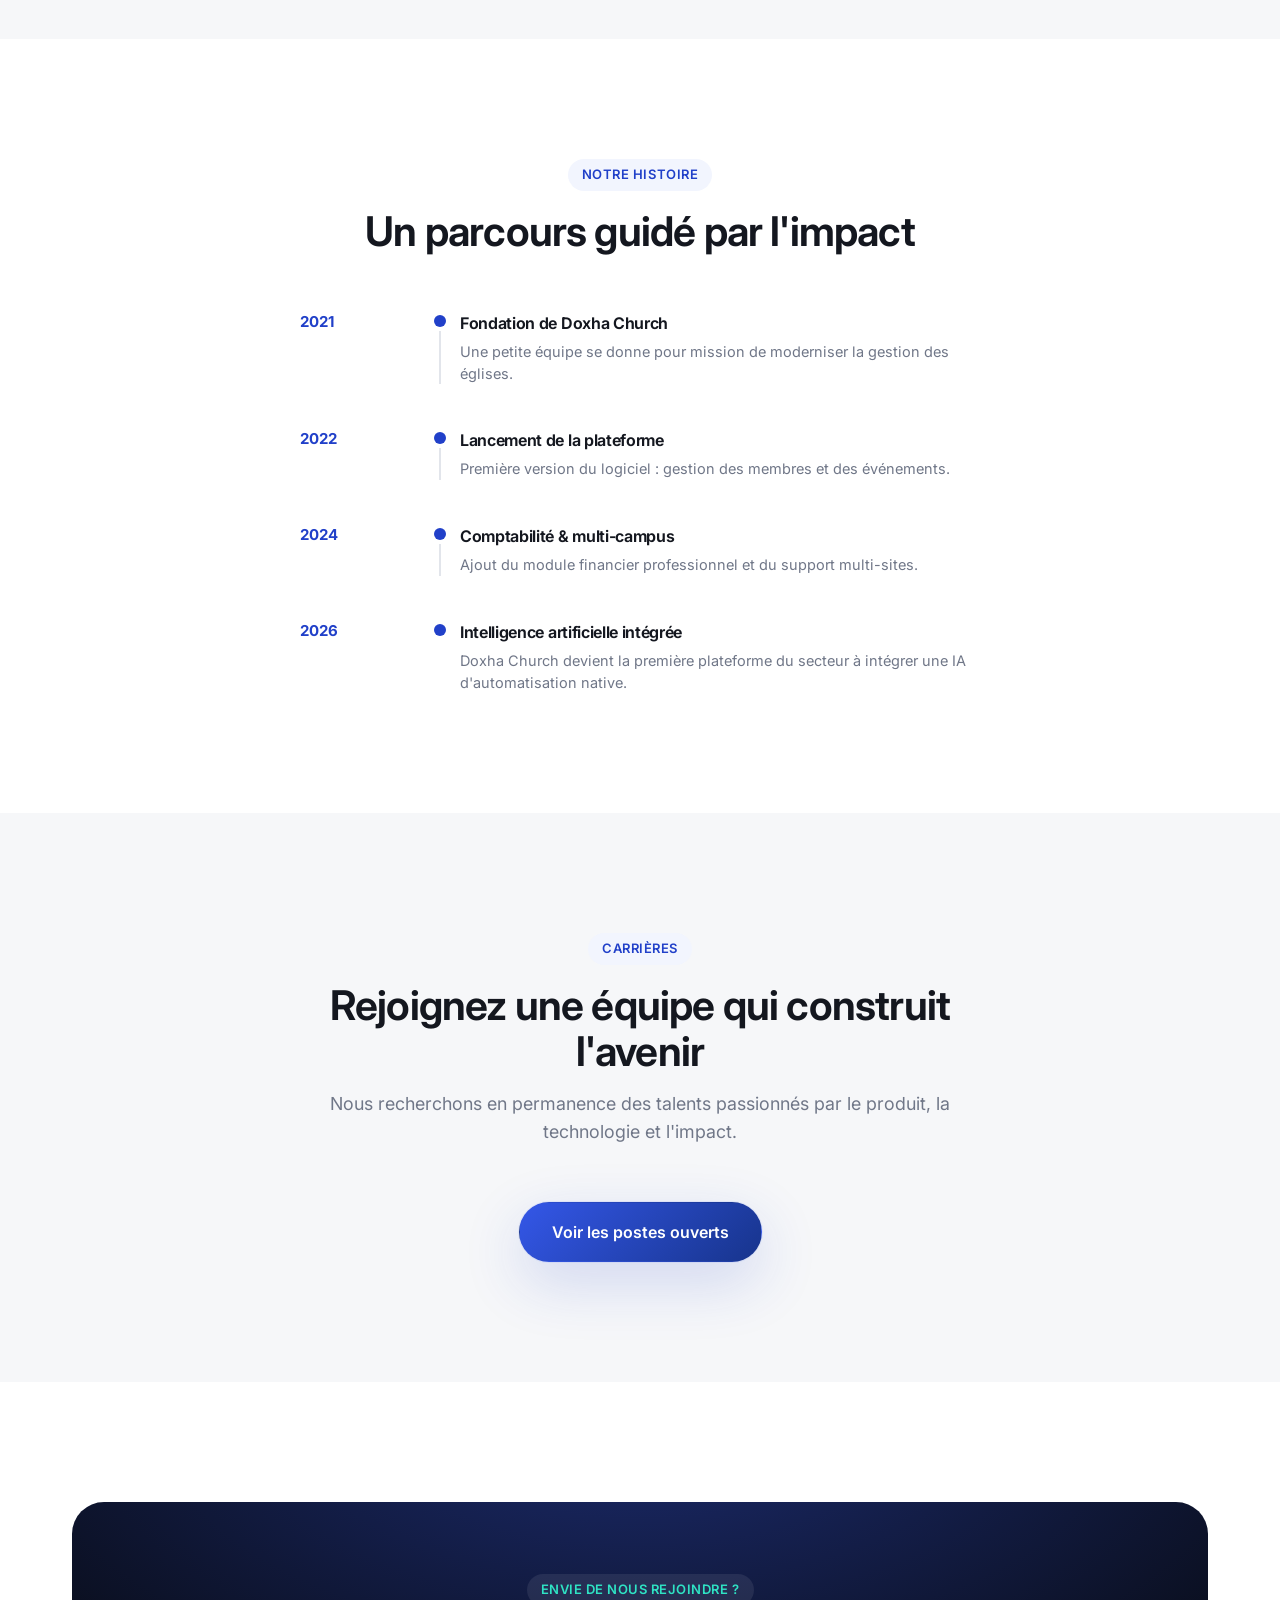
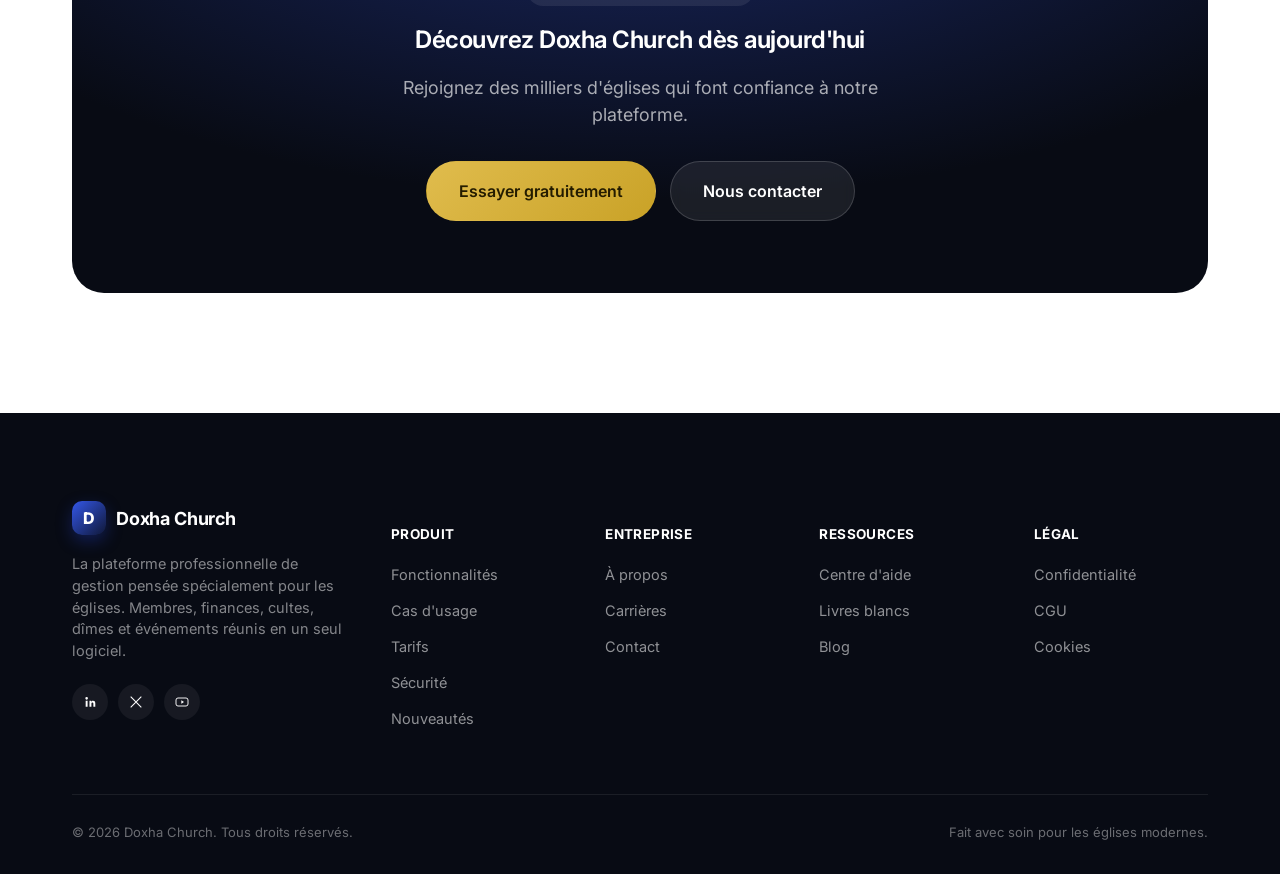
==== commit 3eea94cd: "Ajouter 3 livres blancs téléchargeables et une page Ressources - Trois livres blancs PDF originaux, " ====
--- a/a-propos.html
+++ b/a-propos.html
@@ -19,6 +19,7 @@
     <div class="nav-links">
       <a href="fonctionnalites.html">Fonctionnalités</a>
       <a href="cas-usage.html">Cas d'usage</a>
+      <a href="ressources.html">Ressources</a>
       <a href="tarifs.html">Tarifs</a>
       <a href="a-propos.html" class="active">À propos</a>
       <a href="contact.html">Contact</a>
@@ -34,6 +35,7 @@
   <div class="mobile-menu">
     <a href="fonctionnalites.html">Fonctionnalités</a>
     <a href="cas-usage.html">Cas d'usage</a>
+      <a href="ressources.html">Ressources</a>
     <a href="tarifs.html">Tarifs</a>
     <a href="a-propos.html">À propos</a>
     <a href="contact.html">Contact</a>
@@ -198,7 +200,7 @@
         <h5>Ressources</h5>
         <ul>
           <li><a href="contact.html">Centre d'aide</a></li>
-          <li><a href="#">Documentation</a></li>
+          <li><a href="ressources.html">Livres blancs</a></li>
           <li><a href="#">Blog</a></li>
         </ul>
       </div>
--- a/css/style.css
+++ b/css/style.css
@@ -361,108 +361,79 @@
   .float-card { display: none; }
 }
 
-/* ---------- Multi-device showcase (desktop / tablet / mobile) ---------- */
-.device-stack {
+/* ---------- Multi-device showcase (built on Devices.css, MIT — github.com/picturepan2/devices.css) ---------- */
+.device-stack-v2 {
   position: relative;
-  max-width: 880px;
+  max-width: 900px;
+  height: 460px;
   margin: 0 auto;
-  padding: 40px 0 80px;
-}
-.device-laptop {
-  position: relative;
+}
+.dv-ground {
+  position: absolute;
+  left: 50%; bottom: 24px; transform: translateX(-50%);
+  width: 60%; height: 36px;
+  background: radial-gradient(ellipse, rgba(10,15,35,0.24), transparent 72%);
+  z-index: 0;
+}
+.dv-laptop, .dv-tablet, .dv-phone { position: absolute; }
+.dv-laptop {
+  left: 50%; top: 48%;
+  transform: translate(-50%, -50%) scale(0.78);
+  transform-origin: center;
+  z-index: 2;
+  filter: drop-shadow(0 34px 44px rgba(10,15,35,0.32));
+}
+.dv-tablet {
+  left: 2%; top: 2%;
+  transform: scale(0.32) rotate(-9deg);
+  transform-origin: top left;
   z-index: 1;
-  max-width: 640px;
-  margin: 0 auto;
-  background: var(--navy-900);
-  border-radius: 18px 18px 4px 4px;
-  padding: 10px;
-  box-shadow: 0 40px 90px rgba(10,15,35,0.32);
+  filter: drop-shadow(0 26px 30px rgba(10,15,35,0.26));
+}
+.dv-phone {
+  right: 4%; bottom: 4%;
+  transform: scale(0.34) rotate(7deg);
+  transform-origin: bottom right;
+  z-index: 3;
+  filter: drop-shadow(0 22px 30px rgba(10,15,35,0.3));
+}
+
+.device-screen { overflow: hidden; }
+
+/* Laptop screen content (native 600x375) */
+.device-macbook-pro .device-screen .mockup-bar { padding: 8px 10px 12px; }
+.device-macbook-pro .device-screen .mockup-screen { min-height: 0; height: 280px; padding: 14px; }
+.device-macbook-pro .device-screen .mockup-side { gap: 6px; }
+
+/* Tablet / phone screen content (native canvas, shrunk together with the frame) */
+.d-pill { height: 20px; border-radius: 10px; background: rgba(255,255,255,0.08); }
+.d-pill.active { background: linear-gradient(90deg, var(--blue-500), var(--teal-400)); height: 56px; border-radius: 18px; }
+.d-pill.short { width: 55%; }
+.d-card {
+  background: rgba(255,255,255,0.05);
   border: 1px solid rgba(255,255,255,0.08);
-}
-.device-laptop::after {
-  content: "";
-  display: block;
-  height: 14px;
-  margin: 0 -10px -10px;
-  background: linear-gradient(180deg, #1a2036, #0a0d18);
-  border-radius: 0 0 8px 8px;
-  position: relative;
-}
-.device-laptop::before {
-  content: "";
-  position: absolute;
-  left: 50%; bottom: -18px; transform: translateX(-50%);
-  width: 26%; height: 6px;
-  background: #05070d;
-  border-radius: 0 0 6px 6px;
-}
-.device-laptop .mockup-screen { min-height: 300px; }
-
-.device-tablet {
-  position: absolute;
-  z-index: 0;
-  top: 6%;
-  left: -2%;
-  width: 220px;
-  background: var(--navy-900);
   border-radius: 20px;
-  padding: 12px 10px;
-  box-shadow: 0 30px 60px rgba(10,15,35,0.28);
-  border: 1px solid rgba(255,255,255,0.08);
-  transform: rotate(-9deg);
-}
-.device-tablet .d-screen {
-  background: linear-gradient(165deg, #0c1226, #060810);
-  border-radius: 10px;
-  padding: 12px;
-  display: flex; flex-direction: column; gap: 8px;
-  min-height: 280px;
-}
-
-.device-phone {
-  position: absolute;
-  z-index: 2;
-  bottom: -8%;
-  right: -2%;
-  width: 148px;
-  background: var(--navy-900);
-  border-radius: 26px;
-  padding: 10px 8px;
-  box-shadow: 0 30px 70px rgba(10,15,35,0.38);
-  border: 1px solid rgba(255,255,255,0.1);
-  transform: rotate(7deg);
-}
-.device-phone .d-notch {
-  width: 46%; height: 16px; margin: 0 auto 8px;
-  background: #05070d; border-radius: 0 0 12px 12px;
-}
-.device-phone .d-screen {
-  background: linear-gradient(165deg, #0c1226, #060810);
-  border-radius: 16px;
-  padding: 12px 10px;
-  display: flex; flex-direction: column; gap: 8px;
-  min-height: 260px;
-}
-
-.d-screen .d-card {
-  background: rgba(255,255,255,0.05);
-  border: 1px solid rgba(255,255,255,0.07);
-  border-radius: 10px;
-  padding: 10px;
-}
-.d-screen .d-card .num { font-size: 15px; font-weight: 700; color: var(--white); }
-.d-screen .d-card .lbl { font-size: 9.5px; color: rgba(255,255,255,0.45); margin-top: 2px; }
-.d-screen .d-pill { height: 8px; border-radius: 4px; background: rgba(255,255,255,0.08); }
-.d-screen .d-pill.active { background: linear-gradient(90deg, var(--blue-500), var(--teal-400)); height: 22px; border-radius: 7px; }
-.d-screen .d-chart { flex: 1; display: flex; align-items: flex-end; gap: 4px; }
-.d-screen .d-chart span { flex: 1; border-radius: 3px 3px 0 0; background: linear-gradient(180deg, var(--teal-400), var(--blue-500)); opacity: 0.85; }
+  padding: 26px;
+}
+.d-card .num { font-size: 40px; font-weight: 700; color: var(--white); }
+.d-card .lbl { font-size: 24px; color: rgba(255,255,255,0.45); margin-top: 8px; }
+.d-chart { flex: 1; display: flex; align-items: flex-end; gap: 10px; min-height: 140px; }
+.d-chart span { flex: 1; border-radius: 8px 8px 0 0; background: linear-gradient(180deg, var(--teal-400), var(--blue-500)); opacity: 0.85; }
+
+.device-ipad-pro .device-screen,
+.device-iphone-14-pro .device-screen {
+  display: flex; flex-direction: column; gap: 20px;
+  padding: 30px 24px;
+}
+.device-iphone-14-pro .device-screen .d-notch { height: 30px; }
 
 .device-badges { display: flex; justify-content: center; gap: 12px; flex-wrap: wrap; margin-top: 28px; }
 
 @media (max-width: 760px) {
-  .device-tablet { display: none; }
-  .device-phone { width: 120px; right: 2%; bottom: -6%; }
-  .device-laptop { max-width: 92%; }
+  .device-stack-v2 { height: 340px; }
+  .dv-tablet { display: none; }
+  .dv-phone { transform: scale(0.42) rotate(0deg); right: 50%; margin-right: -73px; bottom: 0; }
+  .dv-laptop { transform: translate(-50%, -50%) scale(0.56); top: 42%; }
 }
 
 /* ---------- Logo strip ---------- */
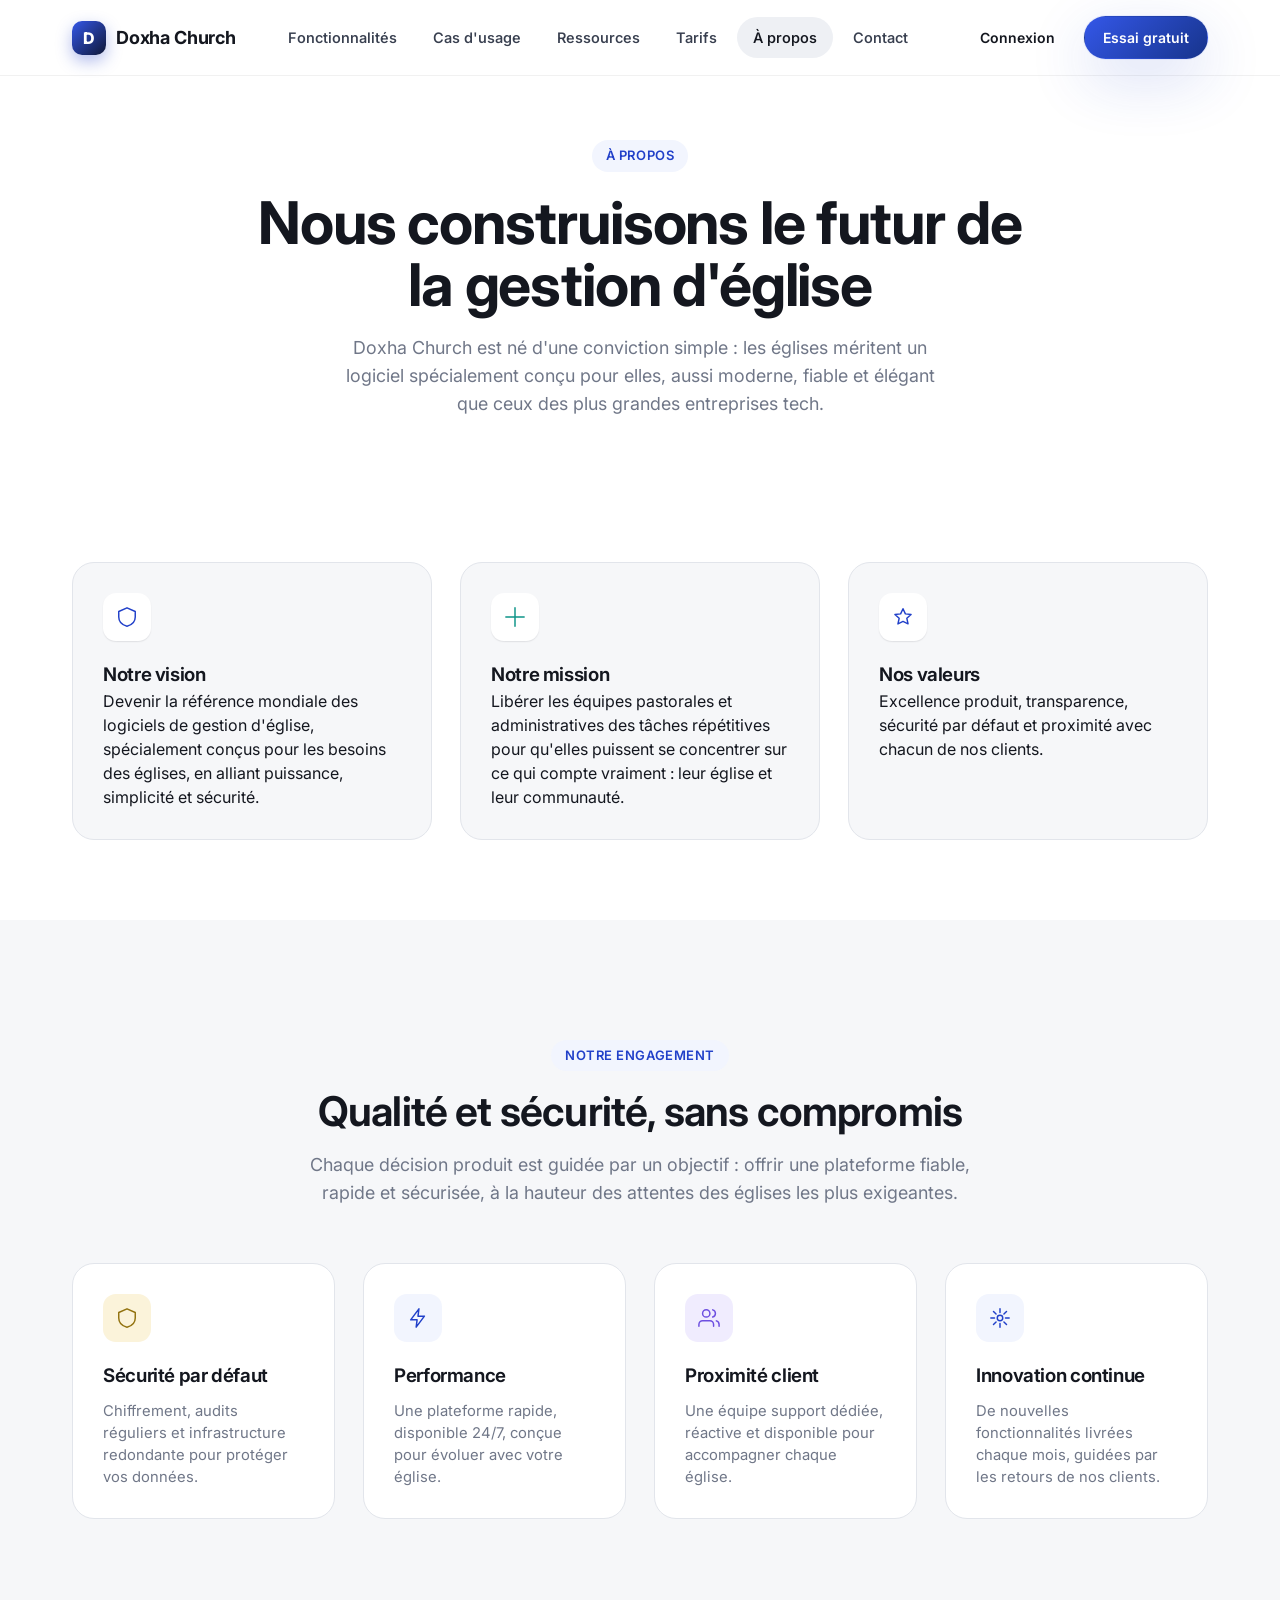
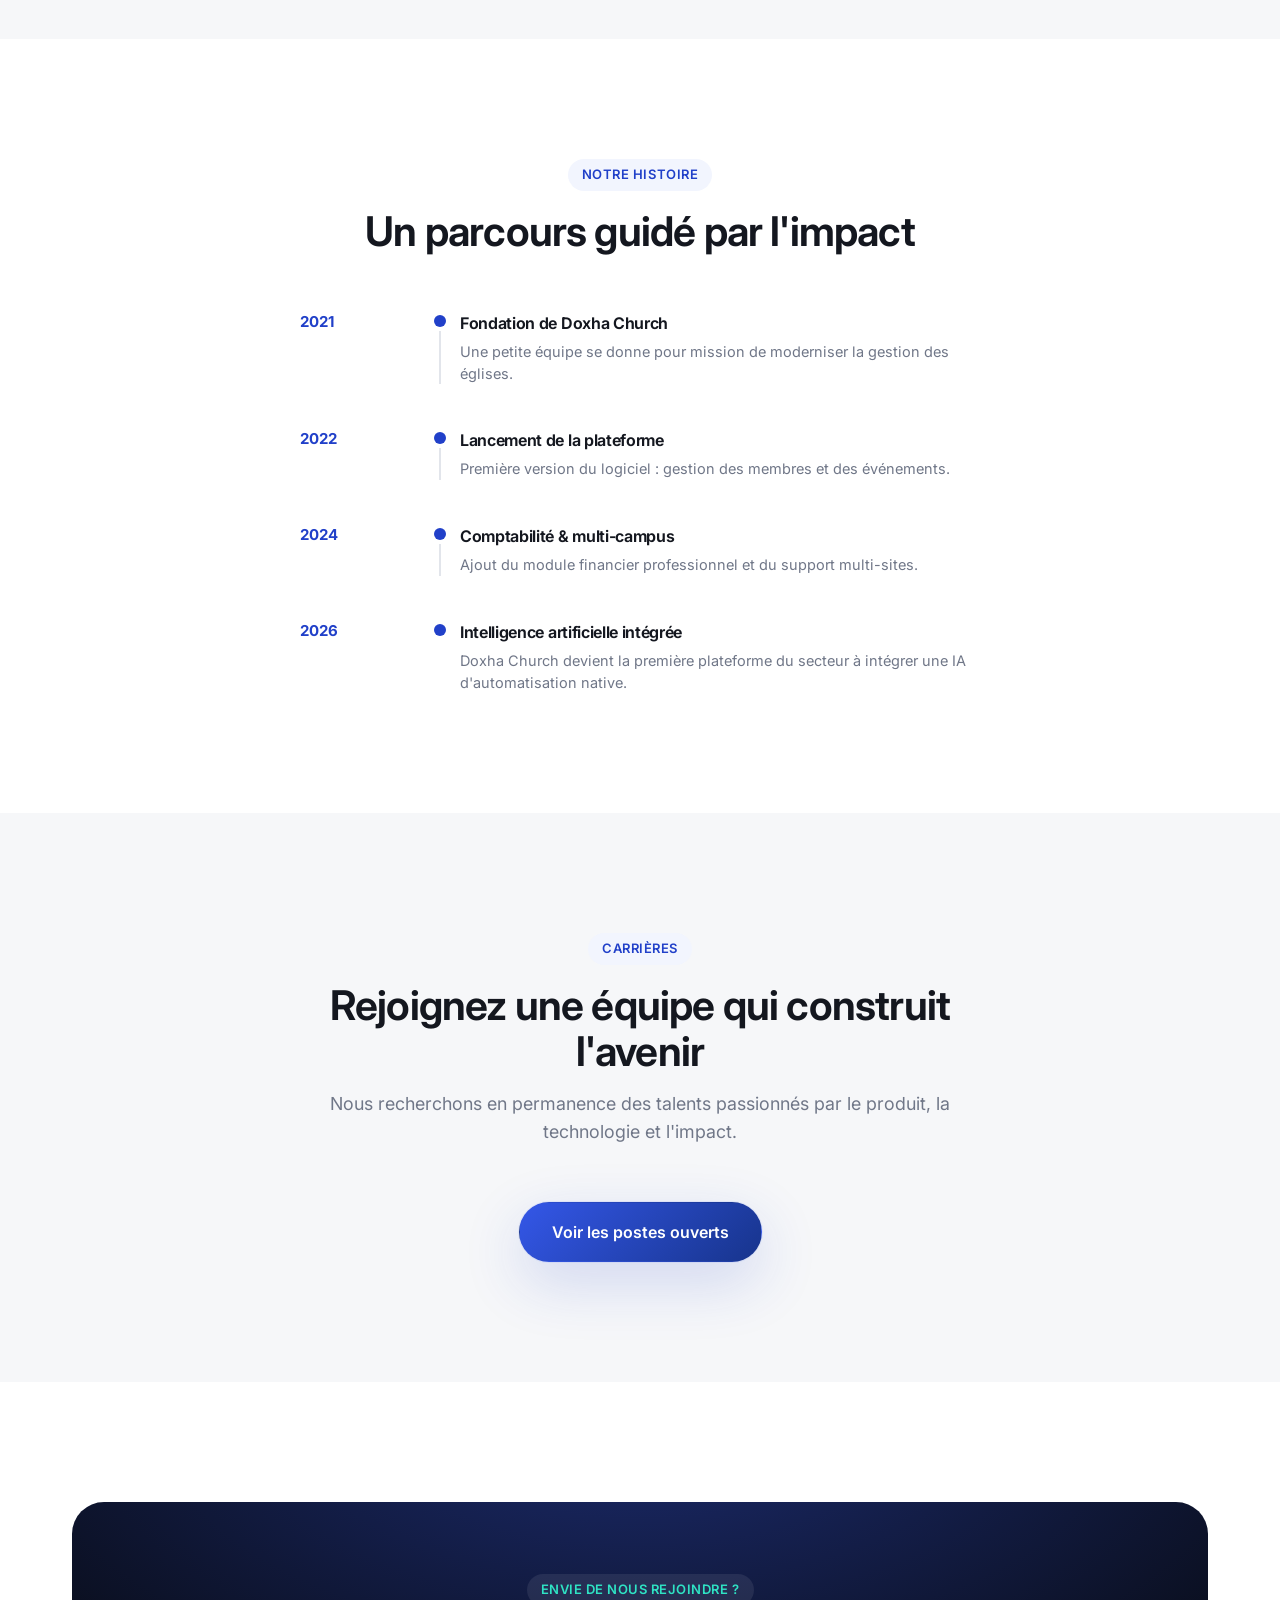
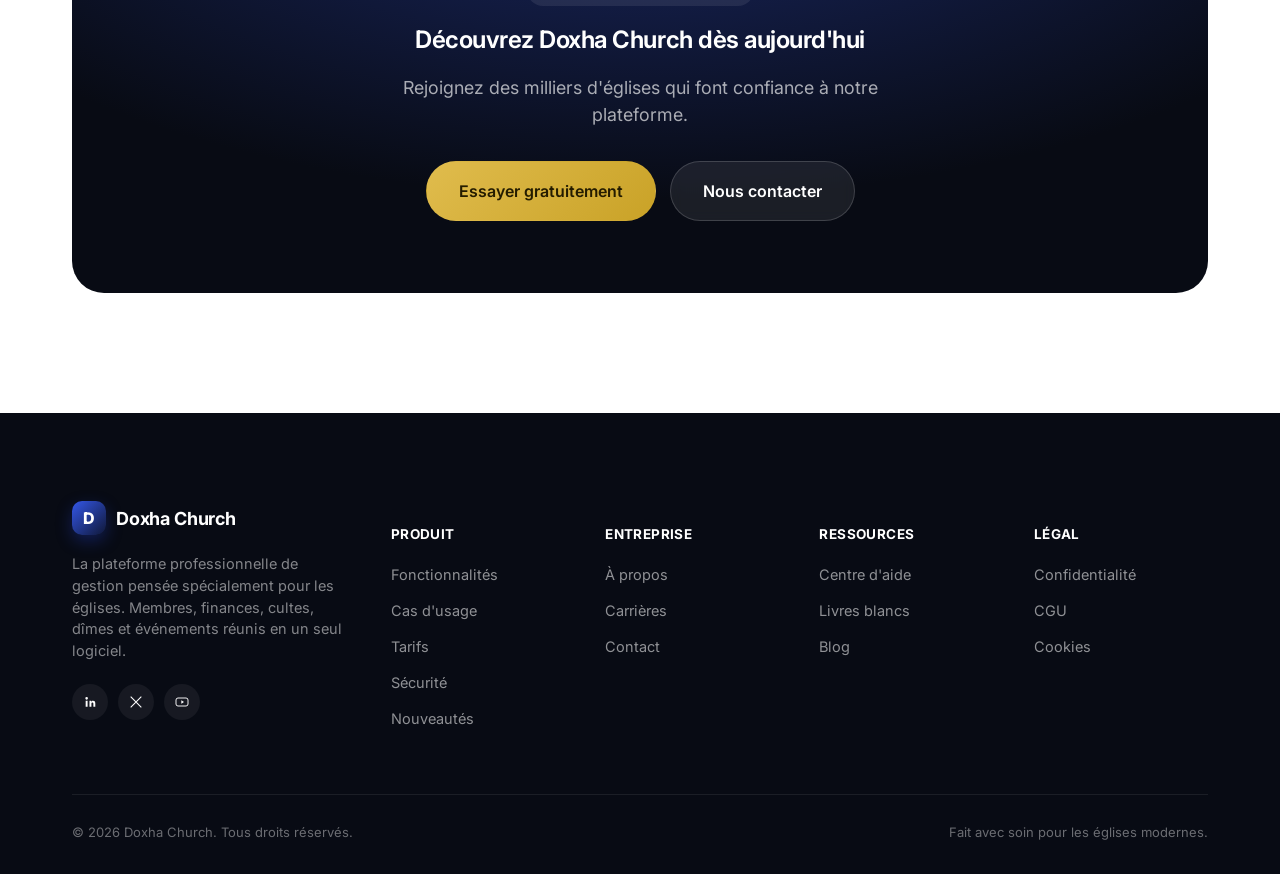
==== commit 2a6f5694: "Enrichir la palette de couleurs des icônes tout en gardant le bleu dominant Ajoute des variantes tur" ====
--- a/a-propos.html
+++ b/a-propos.html
@@ -63,7 +63,7 @@
         <p>Devenir la référence mondiale des logiciels de gestion d'église, spécialement conçus pour les besoins des églises, en alliant puissance, simplicité et sécurité.</p>
       </div>
       <div class="value-card reveal">
-        <div class="feature-icon"><svg width="22" height="22" viewBox="0 0 24 24" fill="none"><path d="M12 2v20M2 12h20" stroke="currentColor" stroke-width="1.6" stroke-linecap="round"/></svg></div>
+        <div class="feature-icon ic-teal"><svg width="22" height="22" viewBox="0 0 24 24" fill="none"><path d="M12 2v20M2 12h20" stroke="currentColor" stroke-width="1.6" stroke-linecap="round"/></svg></div>
         <h3>Notre mission</h3>
         <p>Libérer les équipes pastorales et administratives des tâches répétitives pour qu'elles puissent se concentrer sur ce qui compte vraiment : leur église et leur communauté.</p>
       </div>
@@ -85,7 +85,7 @@
     </div>
     <div class="grid grid-4">
       <div class="feature-card reveal">
-        <div class="feature-icon"><svg width="22" height="22" viewBox="0 0 24 24" fill="none"><path d="M12 2 3 6v6c0 5 3.8 8.7 9 10 5.2-1.3 9-5 9-10V6l-9-4Z" stroke="currentColor" stroke-width="1.6" stroke-linejoin="round"/></svg></div>
+        <div class="feature-icon ic-gold"><svg width="22" height="22" viewBox="0 0 24 24" fill="none"><path d="M12 2 3 6v6c0 5 3.8 8.7 9 10 5.2-1.3 9-5 9-10V6l-9-4Z" stroke="currentColor" stroke-width="1.6" stroke-linejoin="round"/></svg></div>
         <h3>Sécurité par défaut</h3>
         <p>Chiffrement, audits réguliers et infrastructure redondante pour protéger vos données.</p>
       </div>
@@ -95,7 +95,7 @@
         <p>Une plateforme rapide, disponible 24/7, conçue pour évoluer avec votre église.</p>
       </div>
       <div class="feature-card reveal">
-        <div class="feature-icon"><svg width="22" height="22" viewBox="0 0 24 24" fill="none"><path d="M17 21v-2a4 4 0 0 0-4-4H5a4 4 0 0 0-4 4v2M9 11a4 4 0 1 0 0-8 4 4 0 0 0 0 8ZM23 21v-2a4 4 0 0 0-3-3.87M16 3.13a4 4 0 0 1 0 7.75" stroke="currentColor" stroke-width="1.6" stroke-linecap="round"/></svg></div>
+        <div class="feature-icon ic-purple"><svg width="22" height="22" viewBox="0 0 24 24" fill="none"><path d="M17 21v-2a4 4 0 0 0-4-4H5a4 4 0 0 0-4 4v2M9 11a4 4 0 1 0 0-8 4 4 0 0 0 0 8ZM23 21v-2a4 4 0 0 0-3-3.87M16 3.13a4 4 0 0 1 0 7.75" stroke="currentColor" stroke-width="1.6" stroke-linecap="round"/></svg></div>
         <h3>Proximité client</h3>
         <p>Une équipe support dédiée, réactive et disponible pour accompagner chaque église.</p>
       </div>
--- a/css/style.css
+++ b/css/style.css
@@ -30,7 +30,14 @@
   --blue-50: #f2f5fe;
   --gold-500: #c9a227;
   --gold-400: #e0bc4d;
+  --gold-50: #fbf3da;
+  --teal-600: #0d9488;
   --teal-400: #2fe3c4;
+  --teal-50: #e6faf5;
+  --purple-600: #6d4fe0;
+  --purple-50: #f0ecfe;
+  --coral-600: #d1476b;
+  --coral-50: #fdedf1;
 
   /* Semantic */
   --bg: var(--white);
@@ -458,6 +465,10 @@
   background: var(--accent-soft);
   color: var(--accent);
 }
+.feature-icon.ic-teal { background: var(--teal-50); color: var(--teal-600); }
+.feature-icon.ic-gold { background: var(--gold-50); color: #92720f; }
+.feature-icon.ic-purple { background: var(--purple-50); color: var(--purple-600); }
+.feature-icon.ic-coral { background: var(--coral-50); color: var(--coral-600); }
 .feature-card h3 { margin-bottom: 10px; }
 .feature-card p { color: var(--text-muted); font-size: 14.8px; }
 .feature-card .tag {
@@ -490,6 +501,36 @@
   background: var(--accent-soft); color: var(--accent);
   display: flex; align-items: center; justify-content: center; margin-top: 1px;
 }
+.feature-list .ico-cross {
+  flex-shrink: 0; width: 22px; height: 22px; border-radius: 50%;
+  background: var(--gray-200); color: var(--gray-500);
+  display: flex; align-items: center; justify-content: center; margin-top: 1px;
+}
+
+/* ---------- Comparison (vs. classic church software) ---------- */
+.vs-grid { display: grid; grid-template-columns: 1fr 1fr; gap: 24px; align-items: stretch; }
+.vs-panel { border-radius: var(--r-xl); padding: 40px; }
+.vs-panel.vs-others { background: var(--gray-50); border: 1px solid var(--border); }
+.vs-panel.vs-doxha {
+  background: radial-gradient(120% 140% at 50% -10%, #182552 0%, var(--navy-900) 60%);
+  color: var(--white);
+  box-shadow: var(--shadow-glow);
+  position: relative;
+  overflow: hidden;
+}
+.vs-panel-head { display: flex; align-items: center; gap: 10px; margin-bottom: 22px; }
+.vs-panel-head .tag {
+  width: 30px; height: 30px; border-radius: 9px; display: flex; align-items: center; justify-content: center;
+  font-size: 15px; flex-shrink: 0;
+}
+.vs-others .tag { background: var(--gray-200); }
+.vs-doxha .tag { background: rgba(255,255,255,0.1); }
+.vs-panel-head h3 { font-size: 17px; }
+.vs-doxha .vs-panel-head h3 { color: var(--white); }
+.vs-panel .feature-list li { font-size: 14.5px; }
+.vs-doxha .feature-list li { color: rgba(255,255,255,0.85); }
+.vs-doxha .ico-check { background: rgba(255,255,255,0.1); color: var(--teal-400); }
+@media (max-width: 860px) { .vs-grid { grid-template-columns: 1fr; } }
 @media (max-width: 860px) {
   .feature-row, .feature-row.reverse .feature-row-media { grid-template-columns: 1fr; order: initial; }
   .feature-row { grid-template-columns: 1fr; }
